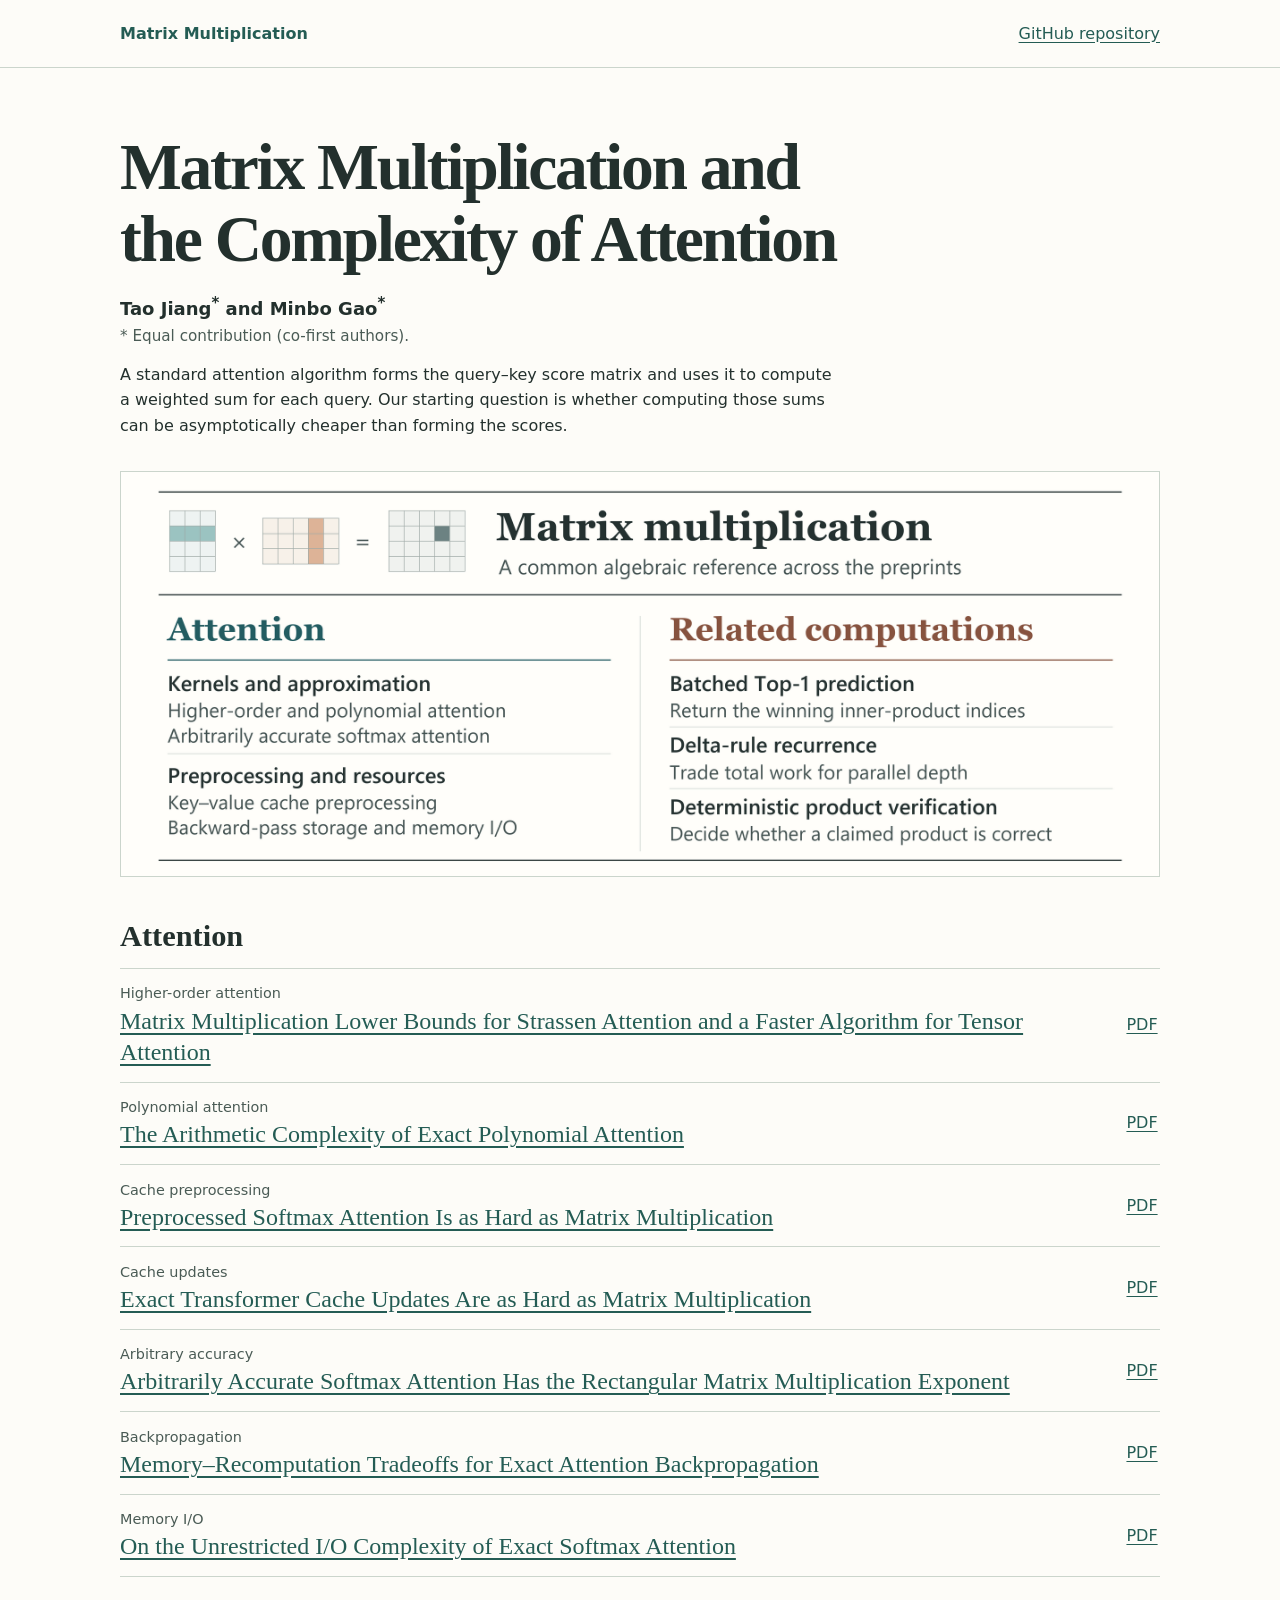
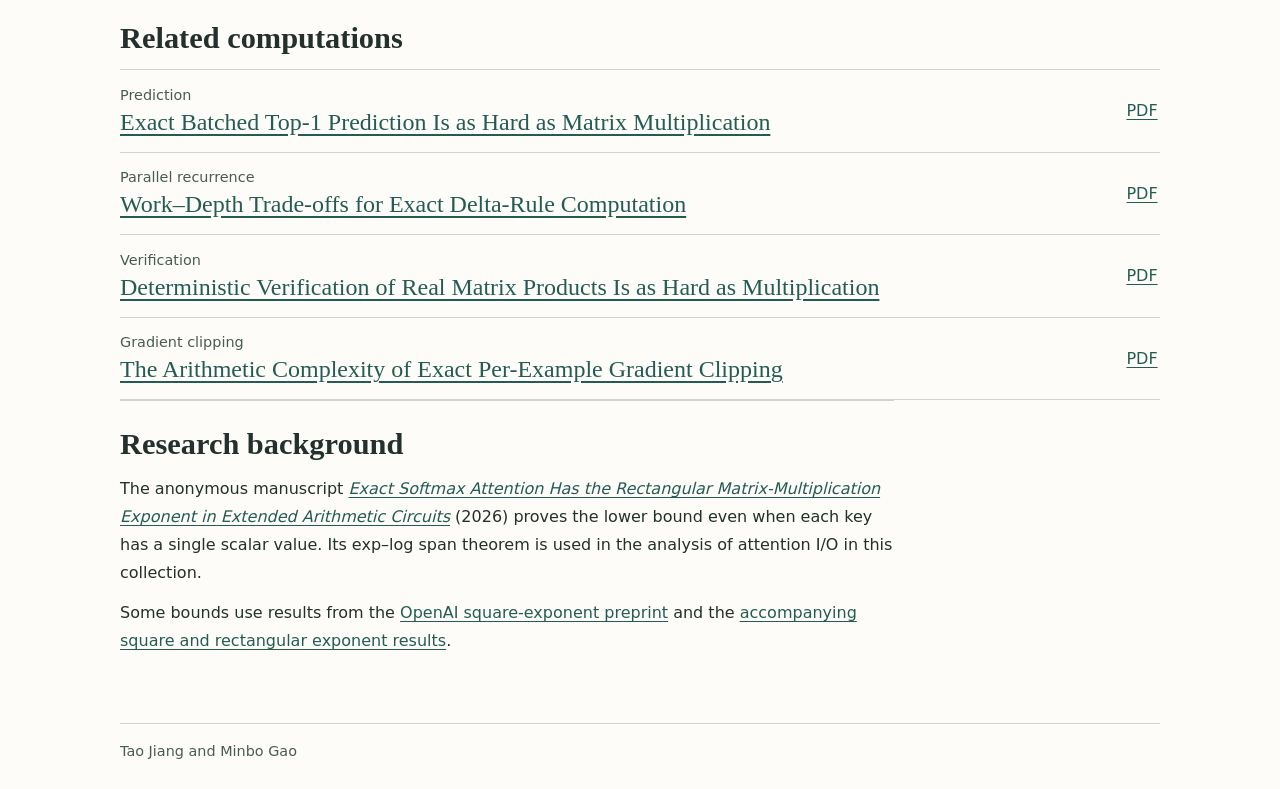
==== index.html @ 097eb540 "Publish cache updates and gradient clipping preprints" ====
<!doctype html>
<html lang="en">
<head>
  <meta charset="utf-8">
  <meta name="viewport" content="width=device-width, initial-scale=1">
  <meta name="color-scheme" content="light dark">
  <title>Matrix Multiplication and the Complexity of Attention</title>
  <link rel="canonical" href="https://jiangxioabai.github.io/matrix-multiplication-complexity/">
  <link rel="stylesheet" href="assets/pages.css">
  <meta name="description" content="Research on matrix multiplication and the complexity of attention, batched prediction, recurrence, and product verification.">
</head>
<body>
  <a class="skip" href="#main">Skip to content</a>
  <header class="masthead">
    <nav class="shell nav" aria-label="Site navigation">
      <a class="brand" href="./">Matrix Multiplication</a>
      <a href="https://github.com/jiangxioabai/matrix-multiplication-complexity">GitHub repository</a>
    </nav>
  </header>
  <main id="main" class="shell home">
    <header class="intro">
      <h1>Matrix Multiplication and the Complexity of Attention</h1>
      <p class="authors">Tao Jiang<sup>*</sup> and Minbo Gao<sup>*</sup></p>
      <p class="credit">* Equal contribution (co-first authors).</p>
      <p class="site-description">A standard attention algorithm forms the query–key score matrix and uses it to compute a weighted sum for each query. Our starting question is whether computing those sums can be asymptotically cheaper than forming the scores.</p>
    </header>
    <figure class="map">
      <img src="assets/research-map.png" width="2320" height="904"
           alt="Research map connecting attention kernels, approximation, and resources with batched Top-1 prediction, delta-rule recurrence, and matrix product verification through matrix multiplication.">
    </figure>
    <section class="collection" aria-labelledby="attention">
      <h2 id="attention">Attention</h2>
      <ul class="paper-list">
        <li>
          <div>
            <p class="paper-label">Higher-order attention</p>
            <a class="paper-title" href="preprints/strassen-and-tensor-attention/">Matrix Multiplication Lower Bounds for Strassen Attention and a Faster Algorithm for Tensor Attention</a>
          </div>
          <a class="pdf-link" href="preprints/strassen-and-tensor-attention/paper.pdf" aria-label="PDF for Matrix Multiplication Lower Bounds for Strassen Attention and a Faster Algorithm for Tensor Attention">PDF</a>
        </li>
        <li>
          <div>
            <p class="paper-label">Polynomial attention</p>
            <a class="paper-title" href="preprints/exact-polynomial-attention/">The Arithmetic Complexity of Exact Polynomial Attention</a>
          </div>
          <a class="pdf-link" href="preprints/exact-polynomial-attention/paper.pdf" aria-label="PDF for The Arithmetic Complexity of Exact Polynomial Attention">PDF</a>
        </li>
        <li>
          <div>
            <p class="paper-label">Cache preprocessing</p>
            <a class="paper-title" href="preprints/preprocessed-softmax-attention/">Preprocessed Softmax Attention Is as Hard as Matrix Multiplication</a>
          </div>
          <a class="pdf-link" href="preprints/preprocessed-softmax-attention/paper.pdf" aria-label="PDF for Preprocessed Softmax Attention Is as Hard as Matrix Multiplication">PDF</a>
        </li>
        <li>
          <div>
            <p class="paper-label">Cache updates</p>
            <a class="paper-title" href="preprints/exact-transformer-cache-updates/">Exact Transformer Cache Updates Are as Hard as Matrix Multiplication</a>
          </div>
          <a class="pdf-link" href="preprints/exact-transformer-cache-updates/paper.pdf" aria-label="PDF for Exact Transformer Cache Updates Are as Hard as Matrix Multiplication">PDF</a>
        </li>
        <li>
          <div>
            <p class="paper-label">Arbitrary accuracy</p>
            <a class="paper-title" href="preprints/arbitrarily-accurate-softmax-attention/">Arbitrarily Accurate Softmax Attention Has the Rectangular Matrix Multiplication Exponent</a>
          </div>
          <a class="pdf-link" href="preprints/arbitrarily-accurate-softmax-attention/paper.pdf" aria-label="PDF for Arbitrarily Accurate Softmax Attention Has the Rectangular Matrix Multiplication Exponent">PDF</a>
        </li>
        <li>
          <div>
            <p class="paper-label">Backpropagation</p>
            <a class="paper-title" href="preprints/memory-recomputation-attention/">Memory–Recomputation Tradeoffs for Exact Attention Backpropagation</a>
          </div>
          <a class="pdf-link" href="preprints/memory-recomputation-attention/paper.pdf" aria-label="PDF for Memory–Recomputation Tradeoffs for Exact Attention Backpropagation">PDF</a>
        </li>
        <li>
          <div>
            <p class="paper-label">Memory I/O</p>
            <a class="paper-title" href="preprints/unrestricted-attention-io/">On the Unrestricted I/O Complexity of Exact Softmax Attention</a>
          </div>
          <a class="pdf-link" href="preprints/unrestricted-attention-io/paper.pdf" aria-label="PDF for On the Unrestricted I/O Complexity of Exact Softmax Attention">PDF</a>
        </li>
      </ul>
    </section>
    <section class="collection" aria-labelledby="related-computations">
      <h2 id="related-computations">Related computations</h2>
      <ul class="paper-list">
        <li>
          <div>
            <p class="paper-label">Prediction</p>
            <a class="paper-title" href="preprints/exact-batched-top1/">Exact Batched Top-1 Prediction Is as Hard as Matrix Multiplication</a>
          </div>
          <a class="pdf-link" href="preprints/exact-batched-top1/paper.pdf" aria-label="PDF for Exact Batched Top-1 Prediction Is as Hard as Matrix Multiplication">PDF</a>
        </li>
        <li>
          <div>
            <p class="paper-label">Parallel recurrence</p>
            <a class="paper-title" href="preprints/delta-rule-work-depth/">Work–Depth Trade-offs for Exact Delta-Rule Computation</a>
          </div>
          <a class="pdf-link" href="preprints/delta-rule-work-depth/paper.pdf" aria-label="PDF for Work–Depth Trade-offs for Exact Delta-Rule Computation">PDF</a>
        </li>
        <li>
          <div>
            <p class="paper-label">Verification</p>
            <a class="paper-title" href="preprints/deterministic-matrix-product-verification/">Deterministic Verification of Real Matrix Products Is as Hard as Multiplication</a>
          </div>
          <a class="pdf-link" href="preprints/deterministic-matrix-product-verification/paper.pdf" aria-label="PDF for Deterministic Verification of Real Matrix Products Is as Hard as Multiplication">PDF</a>
        </li>
        <li>
          <div>
            <p class="paper-label">Gradient clipping</p>
            <a class="paper-title" href="preprints/exact-per-example-gradient-clipping/">The Arithmetic Complexity of Exact Per-Example Gradient Clipping</a>
          </div>
          <a class="pdf-link" href="preprints/exact-per-example-gradient-clipping/paper.pdf" aria-label="PDF for The Arithmetic Complexity of Exact Per-Example Gradient Clipping">PDF</a>
        </li>
      </ul>
    </section>
    <section class="reading" aria-labelledby="research-background">
      <h2 id="research-background">Research background</h2>
      <p>The anonymous manuscript <cite><a href="https://openreview.net/forum?id=uZLZCV3OA6">Exact Softmax Attention Has the Rectangular Matrix-Multiplication Exponent in Extended Arithmetic Circuits</a></cite> (2026) proves the lower bound even when each key has a single scalar value. Its exp–log span theorem is used in the analysis of attention I/O in this collection.</p>
      <p>Some bounds use results from the <a href="https://github.com/openai/math/blob/main/preprints/The-matrix-multiplication-exponent-is-nine-fourths-November-24-2026/README.md">OpenAI square-exponent preprint</a> and the <a href="https://github.com/openai/math/blob/main/lean/docs/107.md">accompanying square and rectangular exponent results</a>.</p>
    </section>
  </main>
  <footer class="shell footer">Tao Jiang and Minbo Gao</footer>
</body>
</html>
---- assets/pages.css ----
:root {
  color-scheme: light dark;
  --paper: #fdfcf8;
  --text: #23302d;
  --muted: #4a5b55;
  --accent: #245c54;
  --rule: #cbd5cc;
  --panel: #f1f3ed;
  --button-text: #fffefa;
  font: 100%/1.6 system-ui, sans-serif;
}

@media (prefers-color-scheme: dark) {
  :root {
    --paper: #171e1b;
    --text: #edf0e9;
    --muted: #b4c3b9;
    --accent: #9ad0bc;
    --rule: #3c5046;
    --panel: #212d27;
    --button-text: #172921;
  }
}

*, *::before, *::after { box-sizing: border-box; }
body { margin: 0; color: var(--text); background: var(--paper); }
a { color: var(--accent); text-underline-offset: 0.18em; }
a:hover { text-decoration-thickness: 0.12em; }
a:focus-visible { outline: 2px solid var(--accent); outline-offset: 4px; }
img { max-width: 100%; height: auto; display: block; }
h1, h2, p, figure { margin: 0; }
h1, h2, .paper-title { font-family: Georgia, serif; }
h1 {
  max-width: 23ch;
  font-size: clamp(2.2rem, 5.7vw, 4.1rem);
  line-height: 1.09;
  letter-spacing: -0.035em;
  text-wrap: balance;
}
h2 { font-size: clamp(1.45rem, 3vw, 1.9rem); line-height: 1.25; }
.shell { width: min(100% - 2.5rem, 65rem); margin-inline: auto; }
.masthead { border-bottom: 1px solid var(--rule); }
.nav {
  min-height: 4.2rem;
  display: flex;
  flex-wrap: wrap;
  align-items: center;
  justify-content: space-between;
  gap: 0.5rem 1rem;
  padding-block: 0.6rem;
}
.brand { font-weight: 650; text-decoration: none; }
.skip {
  position: absolute;
  top: 0.5rem;
  left: 0.5rem;
  padding: 0.5rem 0.8rem;
  background: var(--paper);
  transform: translateY(-180%);
}
.skip:focus { z-index: 1; transform: none; }
.intro, .paper-heading { padding-block: clamp(2rem, 5vw, 4rem) 2rem; }
.authors { margin-top: 1rem; font-size: 1.125rem; font-weight: 650; }
.credit, .kicker, .paper-label, .footer { color: var(--muted); }
.credit { font-size: 0.95rem; }
.publication-date { margin-top: 0.4rem; color: var(--muted); font-size: 0.9rem; }
.site-description { max-width: 70ch; margin-top: 0.85rem; }
.kicker, .paper-label { font-size: 0.9rem; }
.kicker { margin-bottom: 0.6rem; }
.map { margin: 0 0 2.5rem; }
.map img { border: 1px solid var(--rule); }
.collection + .collection { margin-top: 2.6rem; }
.paper-list { list-style: none; padding: 0; margin: 0.8rem 0 0; }
.paper-list li {
  display: grid;
  grid-template-columns: minmax(0, 1fr) auto;
  gap: 0.9rem;
  align-items: center;
  border-top: 1px solid var(--rule);
  padding: 0.85rem 0;
}
.paper-list li:last-child { border-bottom: 1px solid var(--rule); }
.paper-title { font-size: clamp(1.18rem, 2.8vw, 1.5rem); line-height: 1.3; }
.pdf-link { padding: 0.35rem 0.15rem; }
.paper-heading h1 { max-width: 30ch; font-size: clamp(2rem, 5.2vw, 3.75rem); }
.paper-links { display: flex; flex-wrap: wrap; align-items: center; gap: 0.7rem 1.2rem; margin-top: 1.25rem; }
.action {
  padding: 0.55rem 1rem;
  color: var(--button-text);
  background: var(--accent);
  font-weight: 650;
  text-decoration: none;
}
.action:hover { text-decoration: underline; }
.reading { max-width: 76ch; border-top: 1px solid var(--rule); padding: 1.5rem 0; }
.reading p { margin-top: 0.75rem; line-height: 1.75; }
math { font-size: 1.02em; }
.paper-figure img { width: min(100%, 35rem); border: 1px solid var(--rule); }
.paper-figure figcaption { max-width: 67ch; margin-top: 0.7rem; color: var(--muted); font-size: 0.95rem; }
.citation pre {
  padding: 1rem;
  border: 1px solid var(--rule);
  background: var(--panel);
  overflow: auto;
  white-space: pre-wrap;
  overflow-wrap: anywhere;
}
.footer { border-top: 1px solid var(--rule); margin-top: 2.75rem; padding: 1rem 0 1.6rem; font-size: 0.9rem; }

@media (max-width: 31rem) {
  .shell { width: calc(100% - 2rem); }
  .nav { font-size: 0.94rem; }
  .map { margin-bottom: 1.75rem; }
}
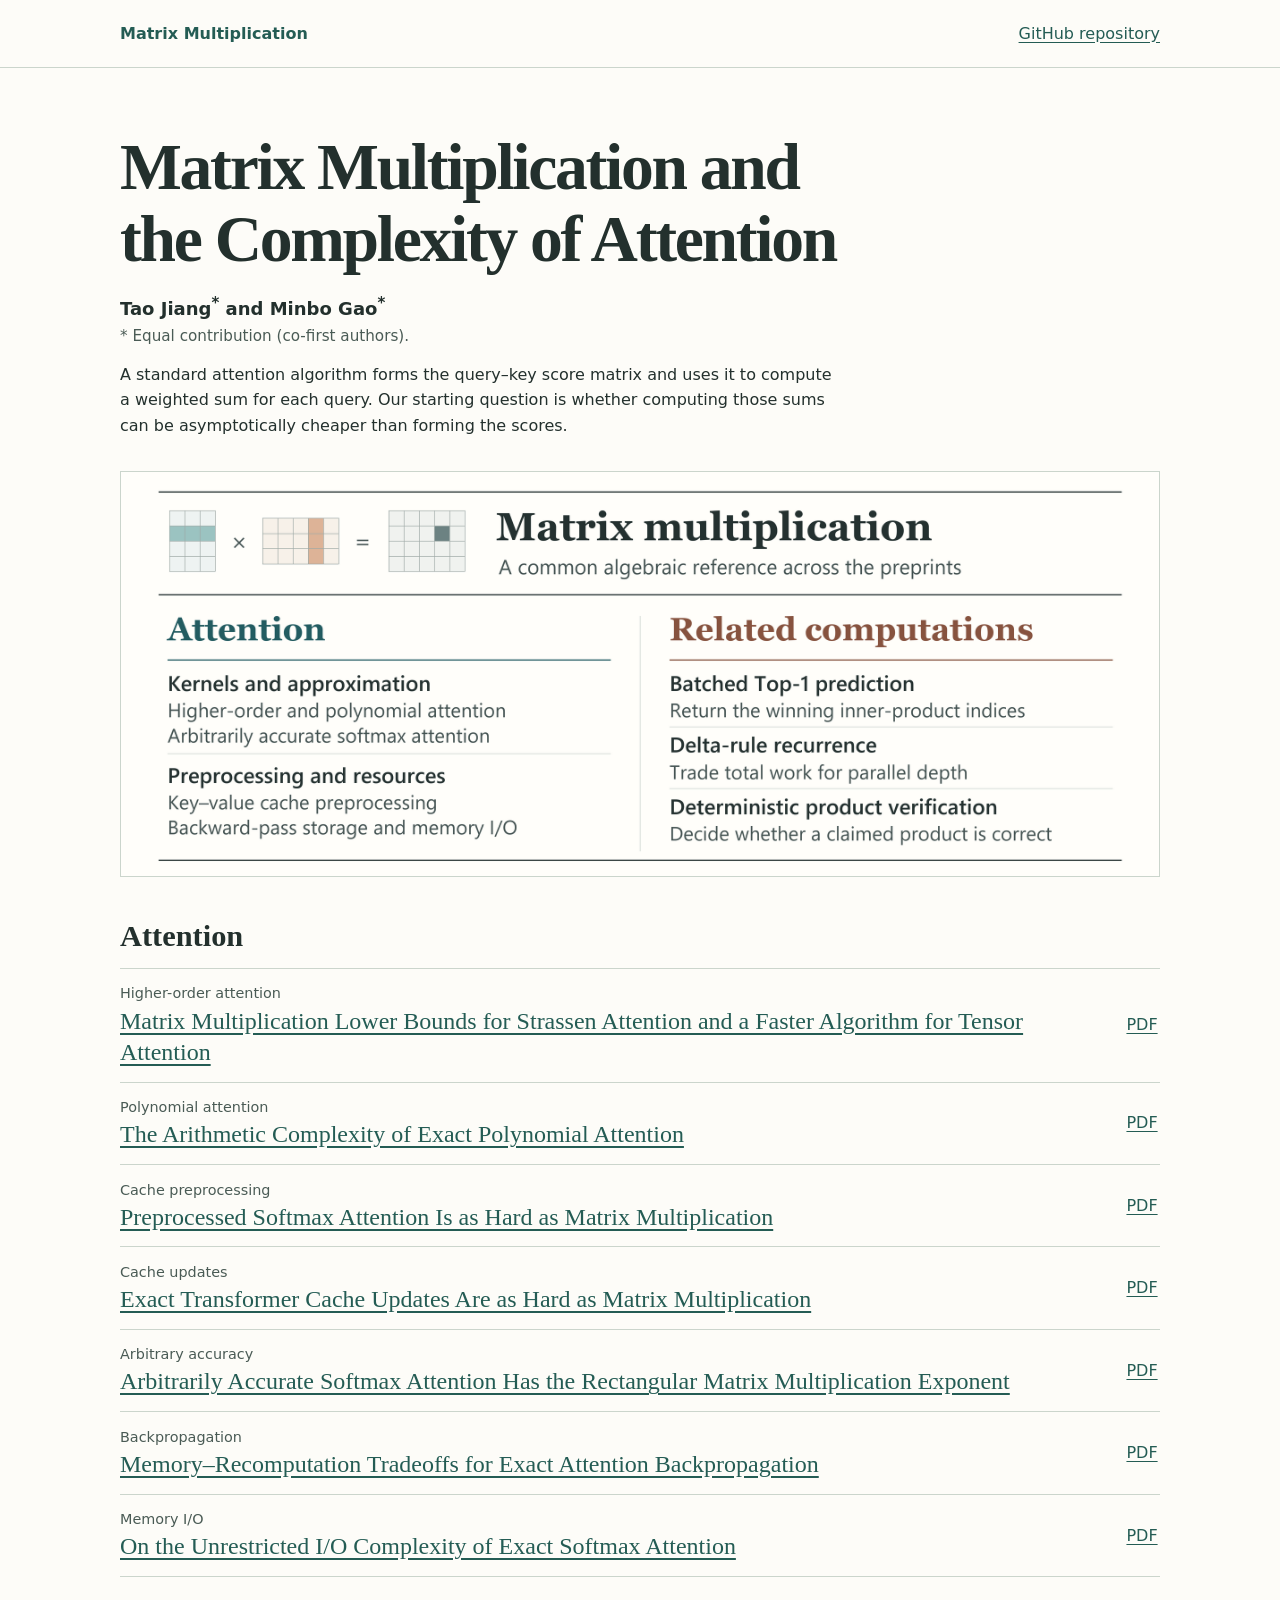
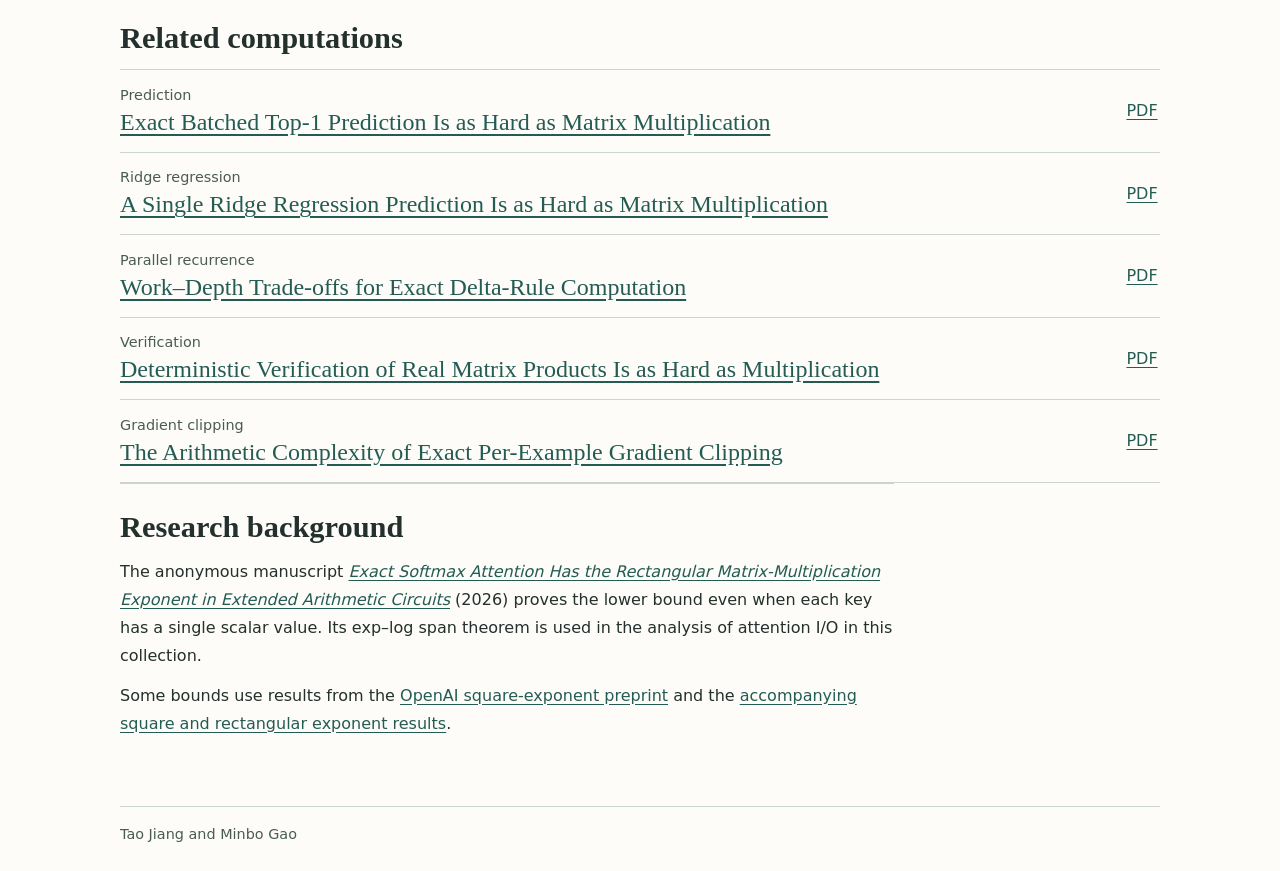
==== commit 6cff3b84: "Publish the exact ridge prediction preprint" ====
--- a/index.html
+++ b/index.html
@@ -94,6 +94,13 @@
         </li>
         <li>
           <div>
+            <p class="paper-label">Ridge regression</p>
+            <a class="paper-title" href="preprints/exact-ridge-prediction/">A Single Ridge Regression Prediction Is as Hard as Matrix Multiplication</a>
+          </div>
+          <a class="pdf-link" href="preprints/exact-ridge-prediction/paper.pdf" aria-label="PDF for A Single Ridge Regression Prediction Is as Hard as Matrix Multiplication">PDF</a>
+        </li>
+        <li>
+          <div>
             <p class="paper-label">Parallel recurrence</p>
             <a class="paper-title" href="preprints/delta-rule-work-depth/">Work–Depth Trade-offs for Exact Delta-Rule Computation</a>
           </div>
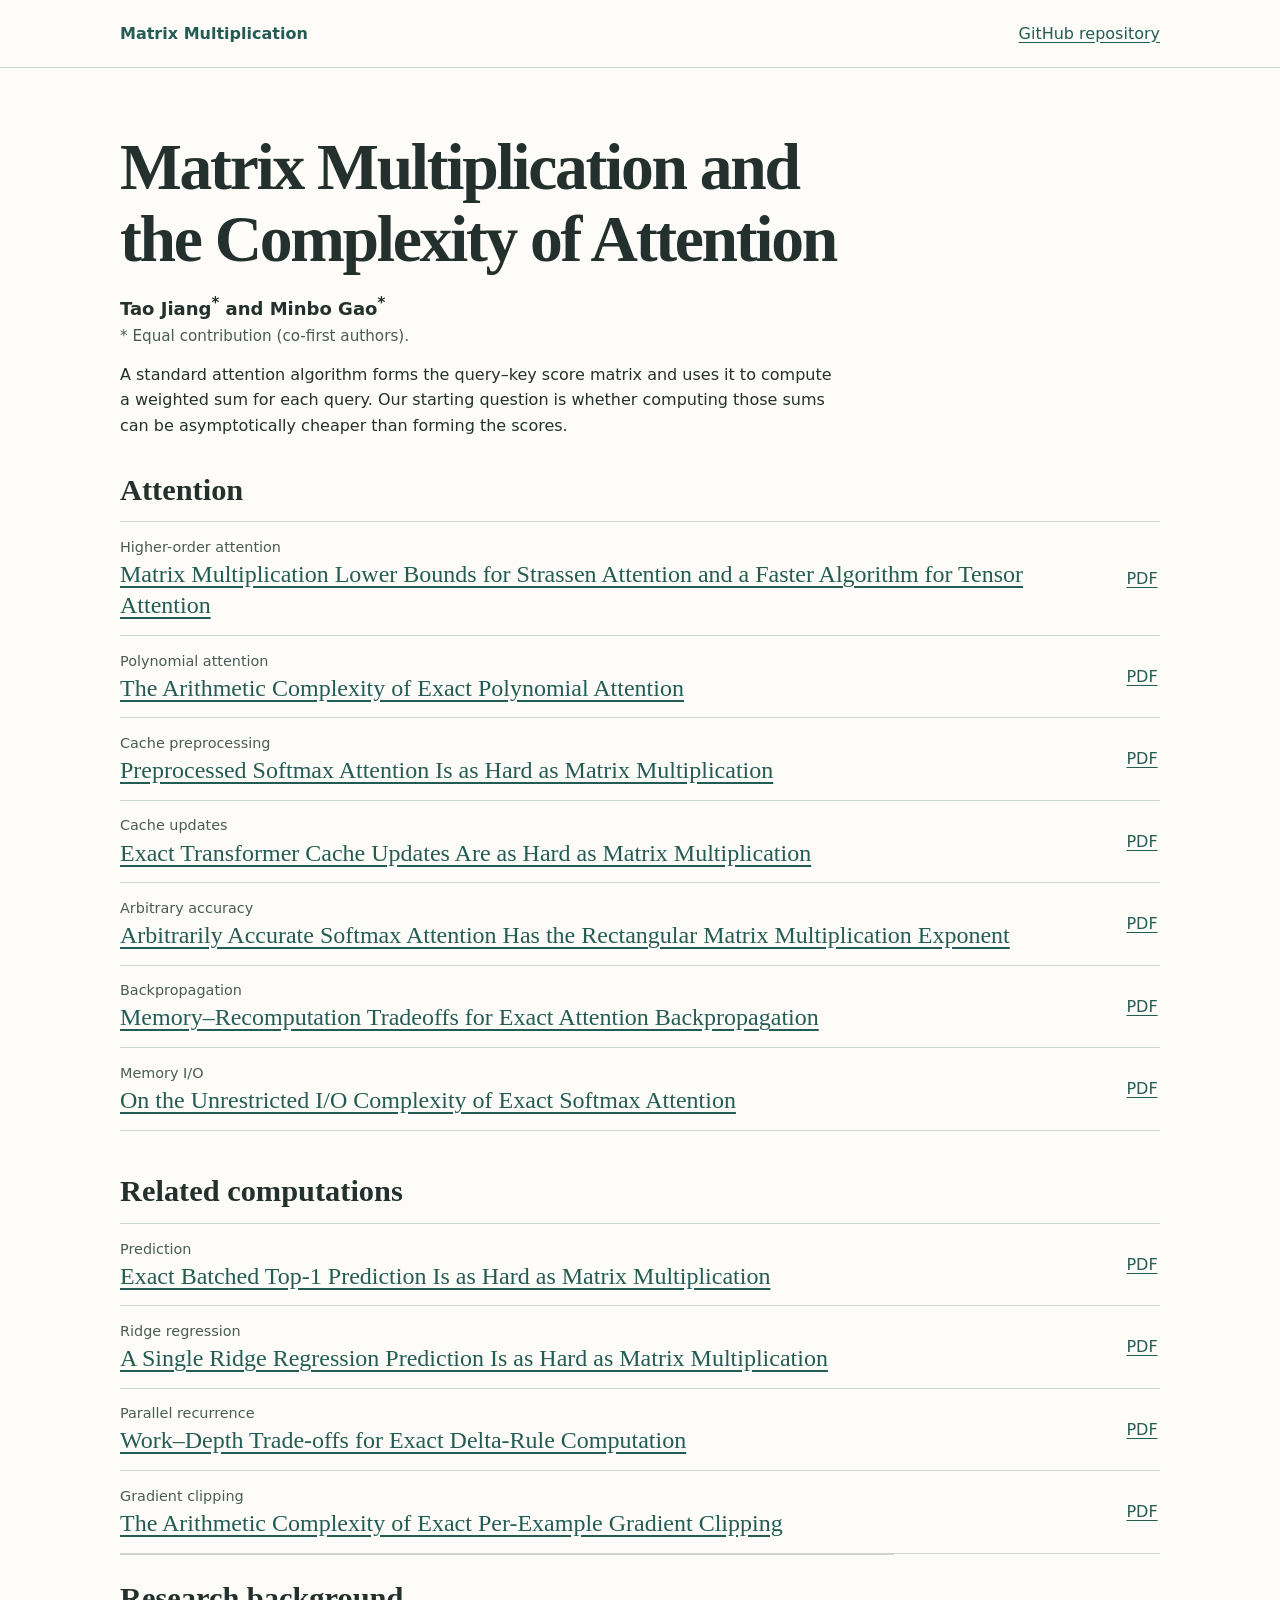
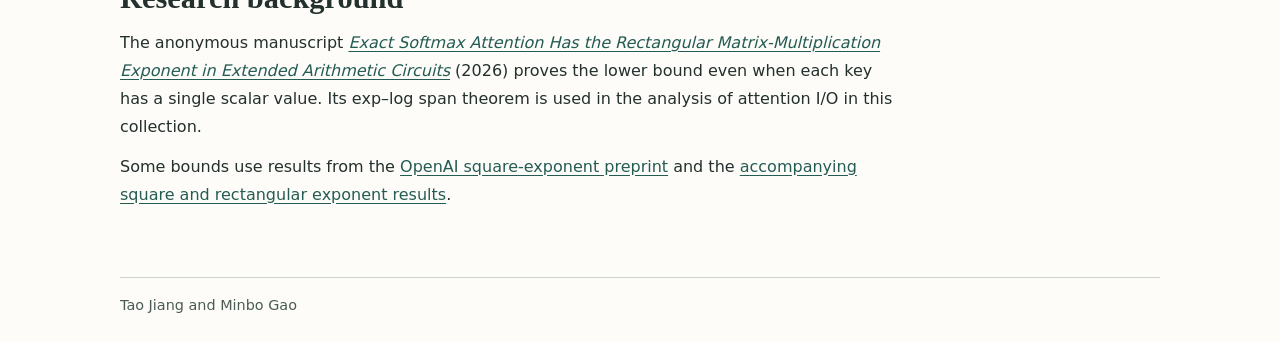
==== commit fec59b90: "Withdraw the Q18 verification preprint" ====
--- a/index.html
+++ b/index.html
@@ -7,7 +7,7 @@
   <title>Matrix Multiplication and the Complexity of Attention</title>
   <link rel="canonical" href="https://jiangxioabai.github.io/matrix-multiplication-complexity/">
   <link rel="stylesheet" href="assets/pages.css">
-  <meta name="description" content="Research on matrix multiplication and the complexity of attention, batched prediction, recurrence, and product verification.">
+  <meta name="description" content="Research on matrix multiplication and the complexity of attention, batched prediction, and recurrence.">
 </head>
 <body>
   <a class="skip" href="#main">Skip to content</a>
@@ -24,10 +24,6 @@
       <p class="credit">* Equal contribution (co-first authors).</p>
       <p class="site-description">A standard attention algorithm forms the query–key score matrix and uses it to compute a weighted sum for each query. Our starting question is whether computing those sums can be asymptotically cheaper than forming the scores.</p>
     </header>
-    <figure class="map">
-      <img src="assets/research-map.png" width="2320" height="904"
-           alt="Research map connecting attention kernels, approximation, and resources with batched Top-1 prediction, delta-rule recurrence, and matrix product verification through matrix multiplication.">
-    </figure>
     <section class="collection" aria-labelledby="attention">
       <h2 id="attention">Attention</h2>
       <ul class="paper-list">
@@ -108,13 +104,6 @@
         </li>
         <li>
           <div>
-            <p class="paper-label">Verification</p>
-            <a class="paper-title" href="preprints/deterministic-matrix-product-verification/">Deterministic Verification of Real Matrix Products Is as Hard as Multiplication</a>
-          </div>
-          <a class="pdf-link" href="preprints/deterministic-matrix-product-verification/paper.pdf" aria-label="PDF for Deterministic Verification of Real Matrix Products Is as Hard as Multiplication">PDF</a>
-        </li>
-        <li>
-          <div>
             <p class="paper-label">Gradient clipping</p>
             <a class="paper-title" href="preprints/exact-per-example-gradient-clipping/">The Arithmetic Complexity of Exact Per-Example Gradient Clipping</a>
           </div>
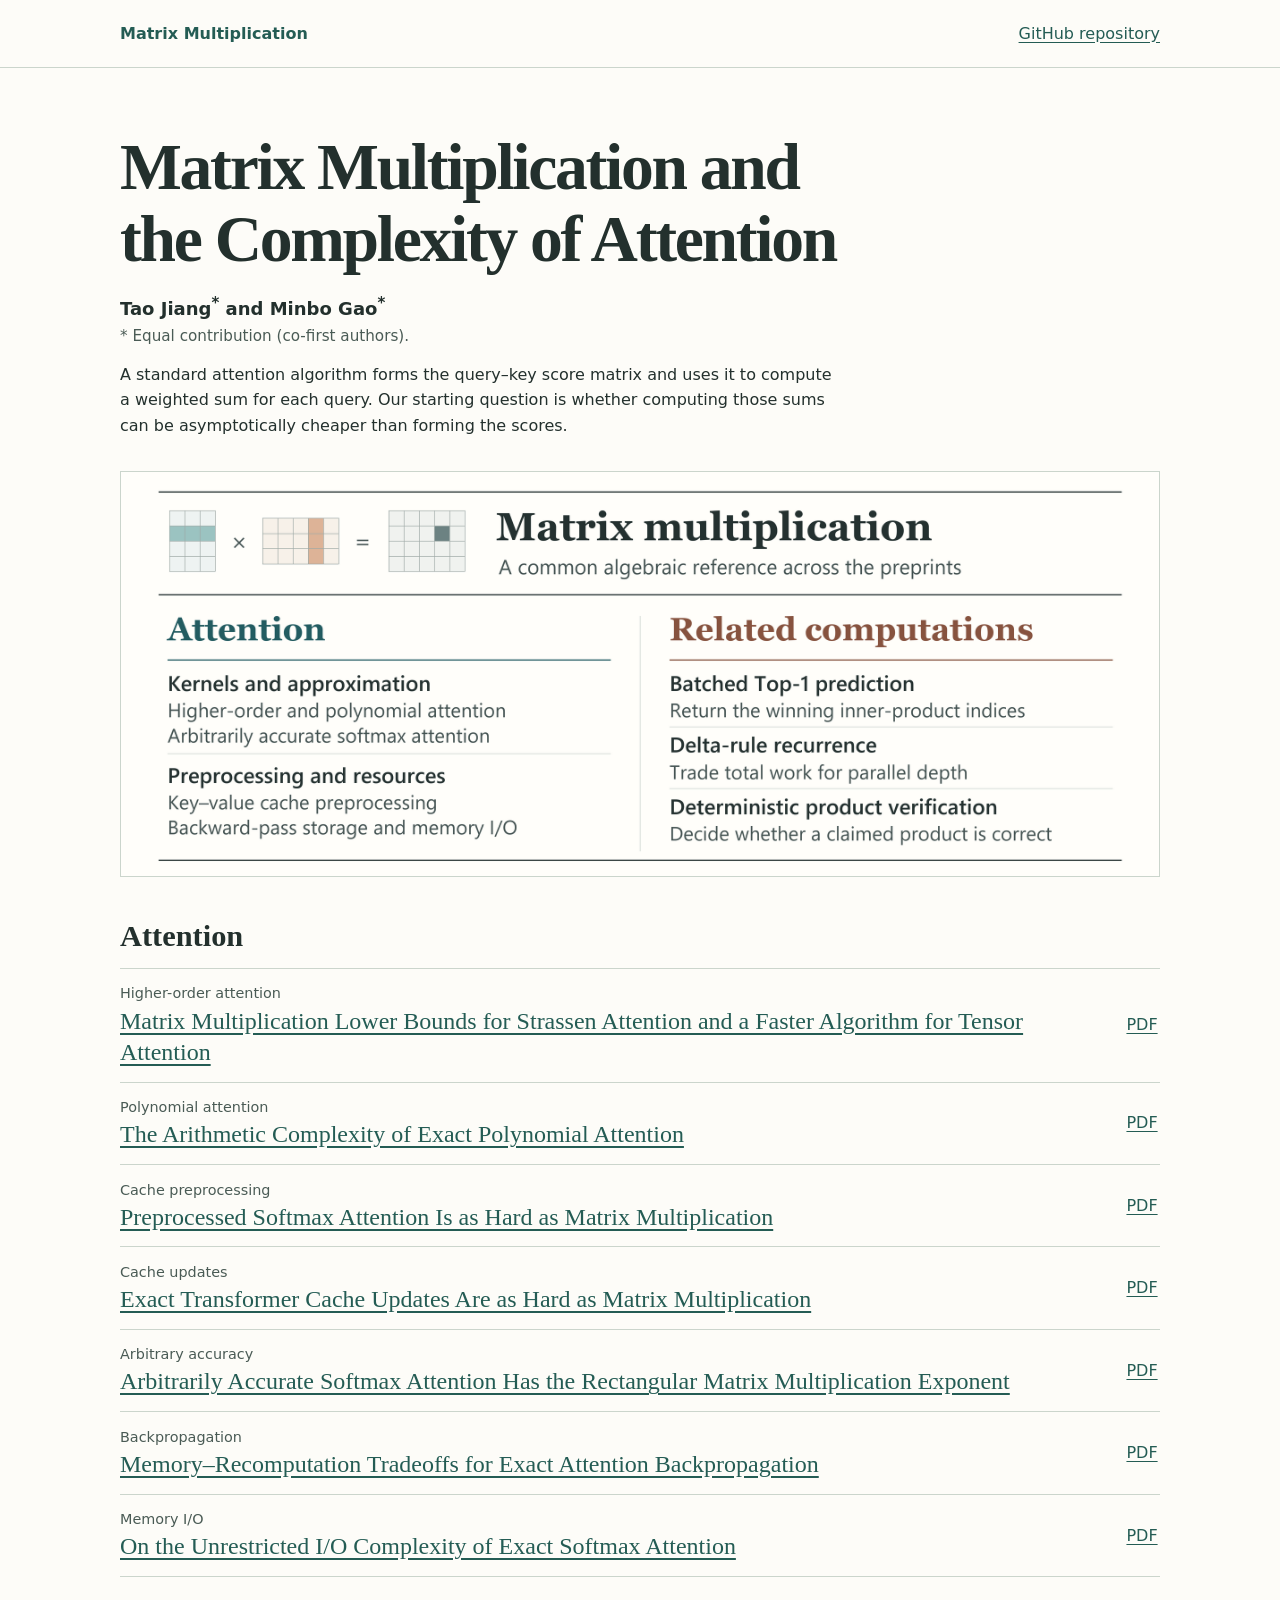
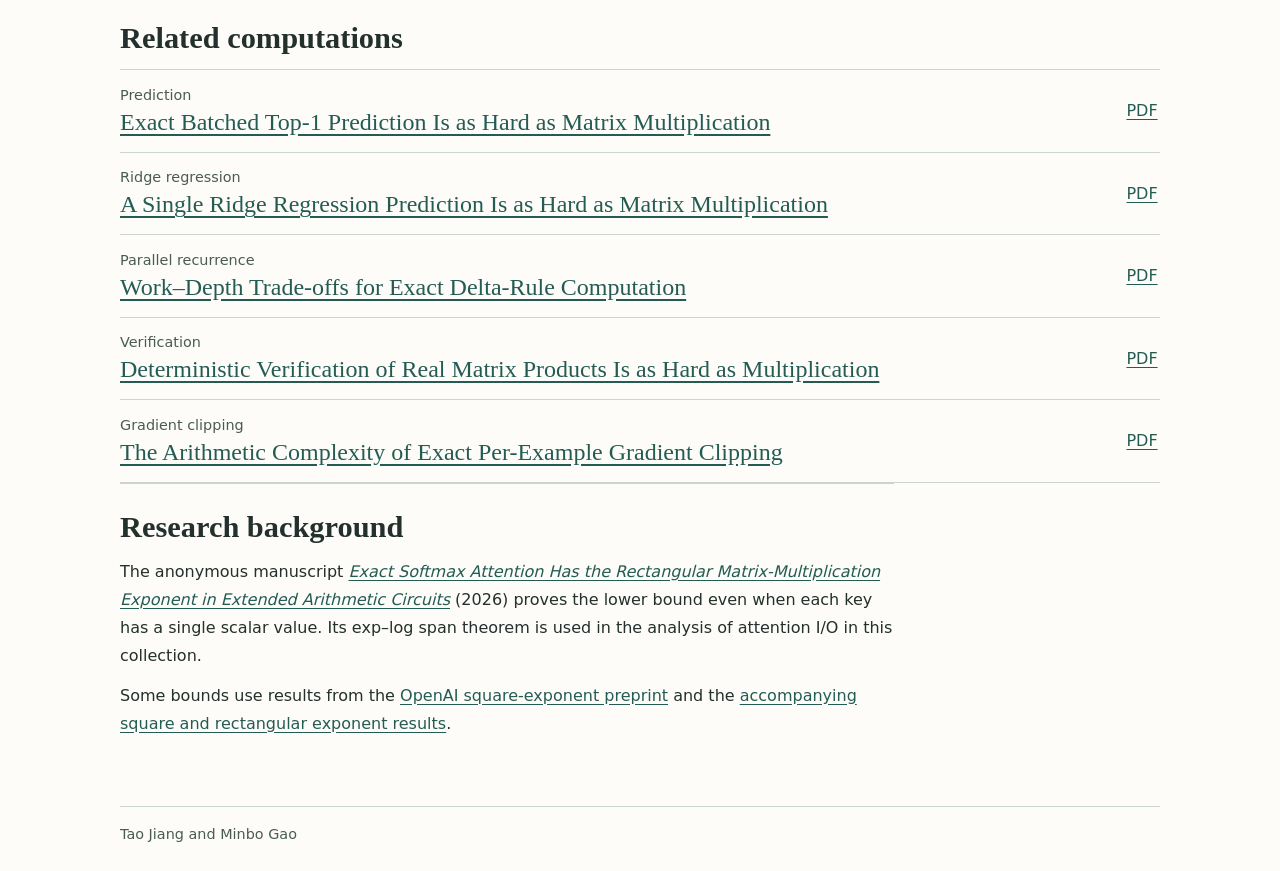
==== commit 4b66c609: "Revert "Withdraw the Q18 verification preprint" This reverts commit fec59b90f6b51ac4d02618d8698ae5f0" ====
--- a/index.html
+++ b/index.html
@@ -7,7 +7,7 @@
   <title>Matrix Multiplication and the Complexity of Attention</title>
   <link rel="canonical" href="https://jiangxioabai.github.io/matrix-multiplication-complexity/">
   <link rel="stylesheet" href="assets/pages.css">
-  <meta name="description" content="Research on matrix multiplication and the complexity of attention, batched prediction, and recurrence.">
+  <meta name="description" content="Research on matrix multiplication and the complexity of attention, batched prediction, recurrence, and product verification.">
 </head>
 <body>
   <a class="skip" href="#main">Skip to content</a>
@@ -24,6 +24,10 @@
       <p class="credit">* Equal contribution (co-first authors).</p>
       <p class="site-description">A standard attention algorithm forms the query–key score matrix and uses it to compute a weighted sum for each query. Our starting question is whether computing those sums can be asymptotically cheaper than forming the scores.</p>
     </header>
+    <figure class="map">
+      <img src="assets/research-map.png" width="2320" height="904"
+           alt="Research map connecting attention kernels, approximation, and resources with batched Top-1 prediction, delta-rule recurrence, and matrix product verification through matrix multiplication.">
+    </figure>
     <section class="collection" aria-labelledby="attention">
       <h2 id="attention">Attention</h2>
       <ul class="paper-list">
@@ -104,6 +108,13 @@
         </li>
         <li>
           <div>
+            <p class="paper-label">Verification</p>
+            <a class="paper-title" href="preprints/deterministic-matrix-product-verification/">Deterministic Verification of Real Matrix Products Is as Hard as Multiplication</a>
+          </div>
+          <a class="pdf-link" href="preprints/deterministic-matrix-product-verification/paper.pdf" aria-label="PDF for Deterministic Verification of Real Matrix Products Is as Hard as Multiplication">PDF</a>
+        </li>
+        <li>
+          <div>
             <p class="paper-label">Gradient clipping</p>
             <a class="paper-title" href="preprints/exact-per-example-gradient-clipping/">The Arithmetic Complexity of Exact Per-Example Gradient Clipping</a>
           </div>
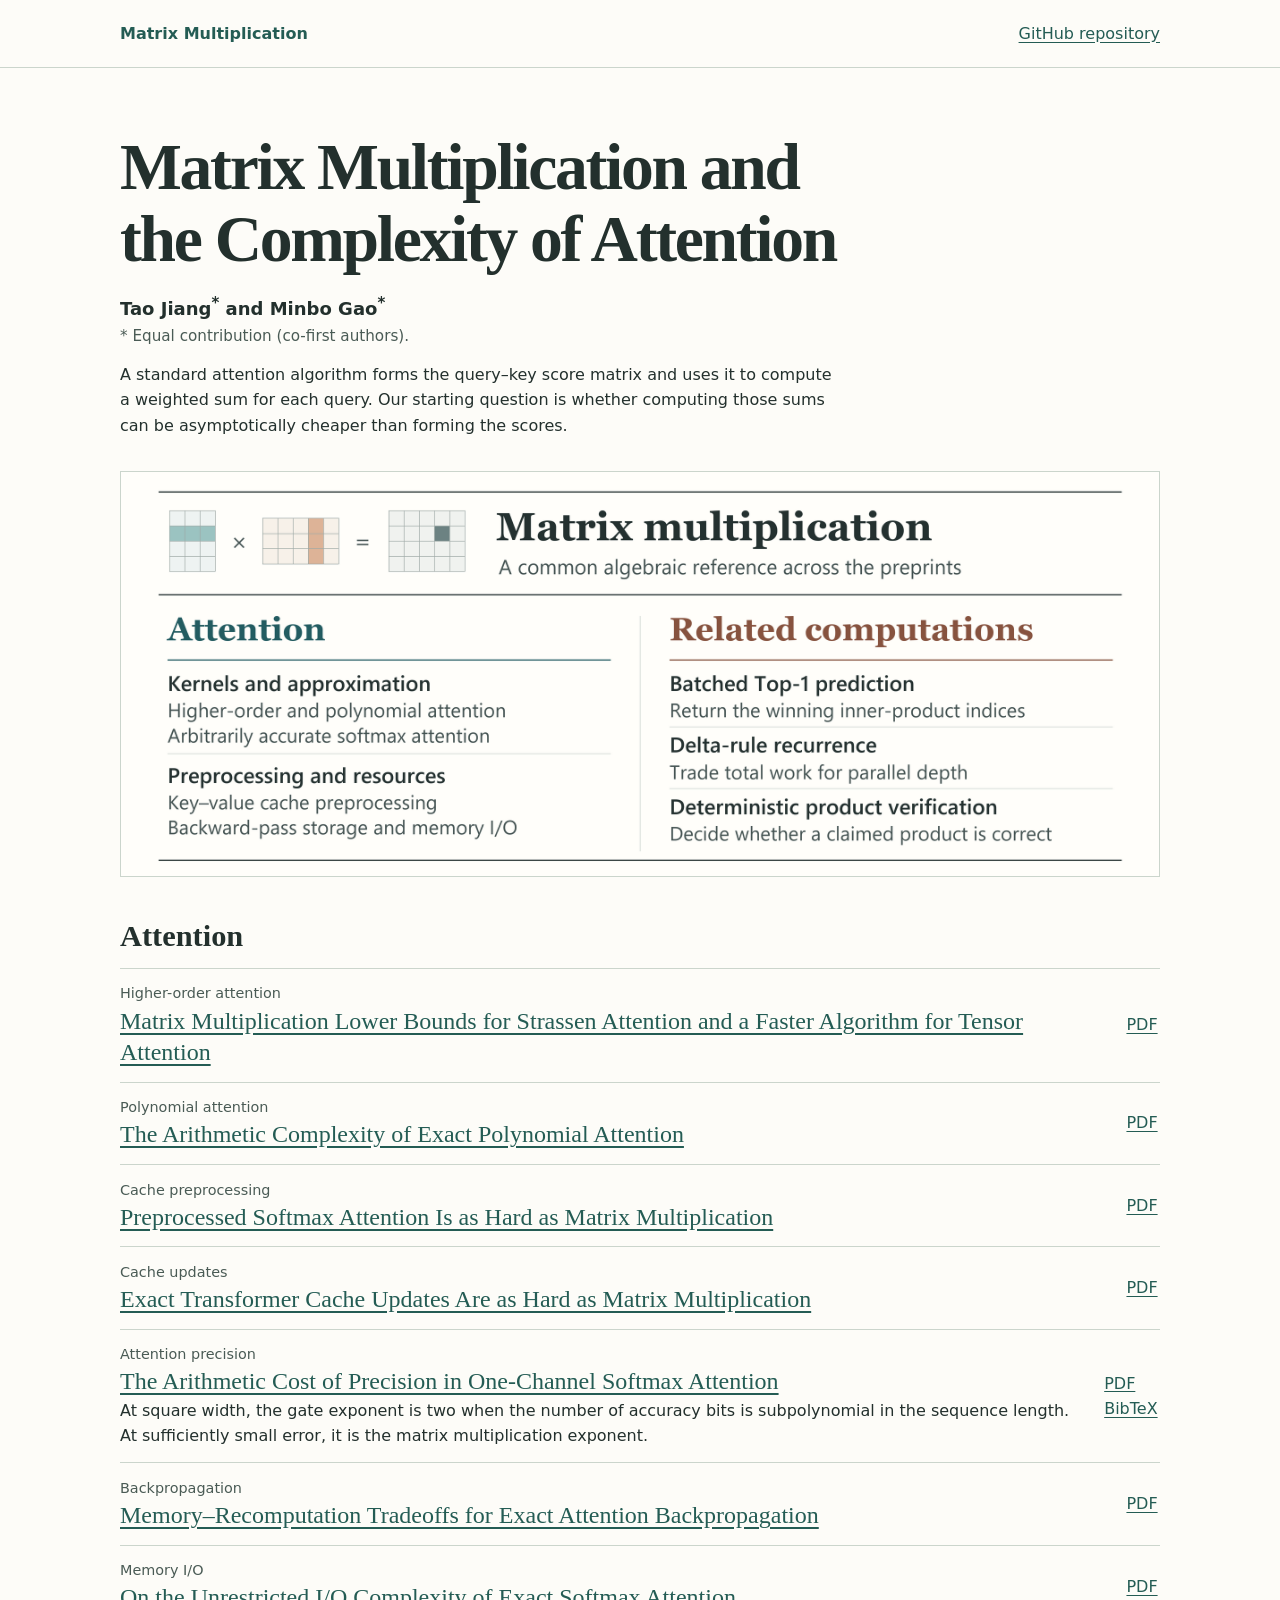
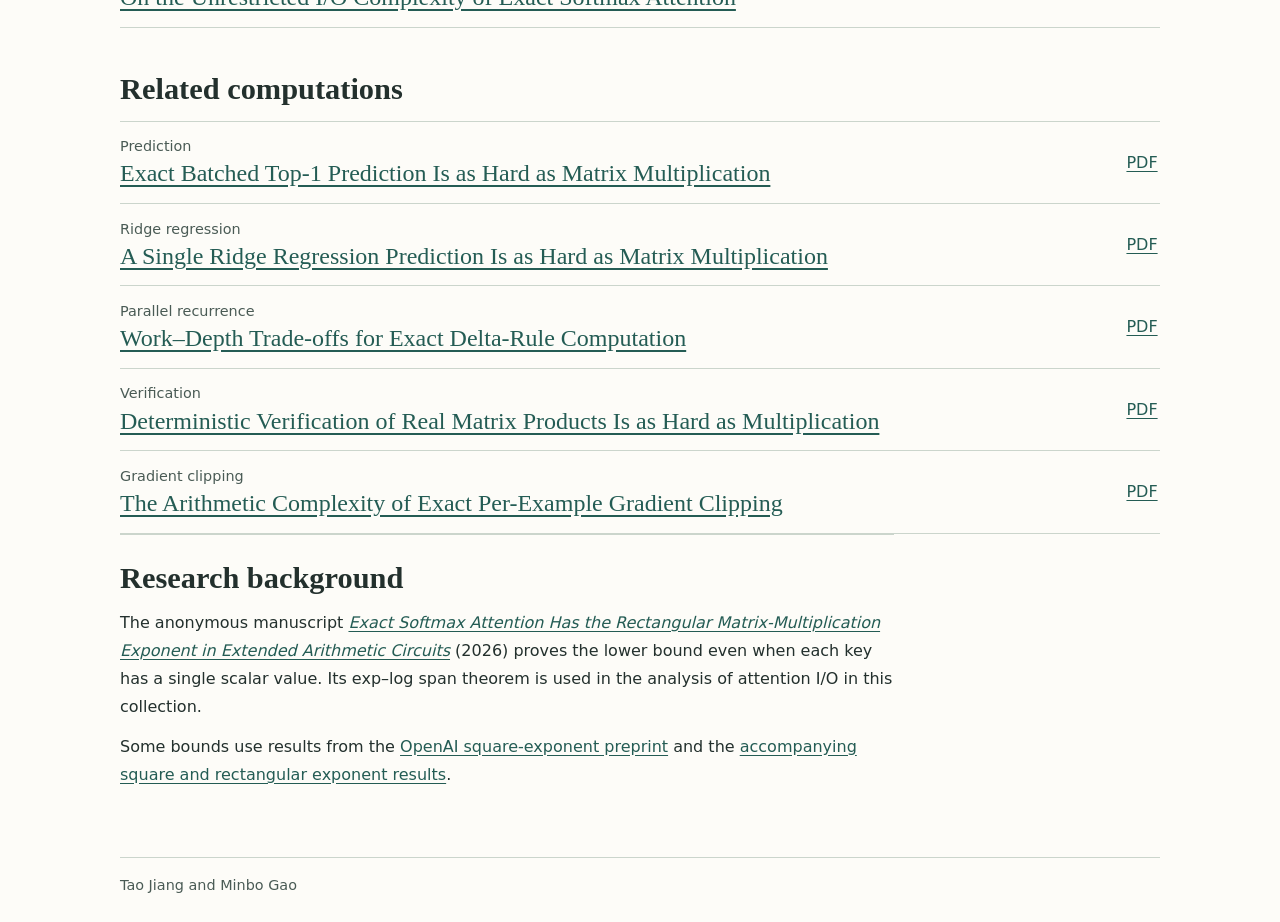
==== commit 63a8447c: "Publish revised Q5 softmax precision preprint" ====
--- a/index.html
+++ b/index.html
@@ -61,10 +61,14 @@
         </li>
         <li>
           <div>
-            <p class="paper-label">Arbitrary accuracy</p>
-            <a class="paper-title" href="preprints/arbitrarily-accurate-softmax-attention/">Arbitrarily Accurate Softmax Attention Has the Rectangular Matrix Multiplication Exponent</a>
+            <p class="paper-label">Attention precision</p>
+            <a class="paper-title" href="preprints/arbitrarily-accurate-softmax-attention/">The Arithmetic Cost of Precision in One-Channel Softmax Attention</a>
+            <p>At square width, the gate exponent is two when the number of accuracy bits is subpolynomial in the sequence length. At sufficiently small error, it is the matrix multiplication exponent.</p>
           </div>
-          <a class="pdf-link" href="preprints/arbitrarily-accurate-softmax-attention/paper.pdf" aria-label="PDF for Arbitrarily Accurate Softmax Attention Has the Rectangular Matrix Multiplication Exponent">PDF</a>
+          <div>
+            <a class="pdf-link" href="preprints/arbitrarily-accurate-softmax-attention/paper.pdf" aria-label="PDF for The Arithmetic Cost of Precision in One-Channel Softmax Attention">PDF</a><br>
+            <a class="pdf-link" href="preprints/arbitrarily-accurate-softmax-attention/#citation" aria-label="BibTeX for The Arithmetic Cost of Precision in One-Channel Softmax Attention">BibTeX</a>
+          </div>
         </li>
         <li>
           <div>
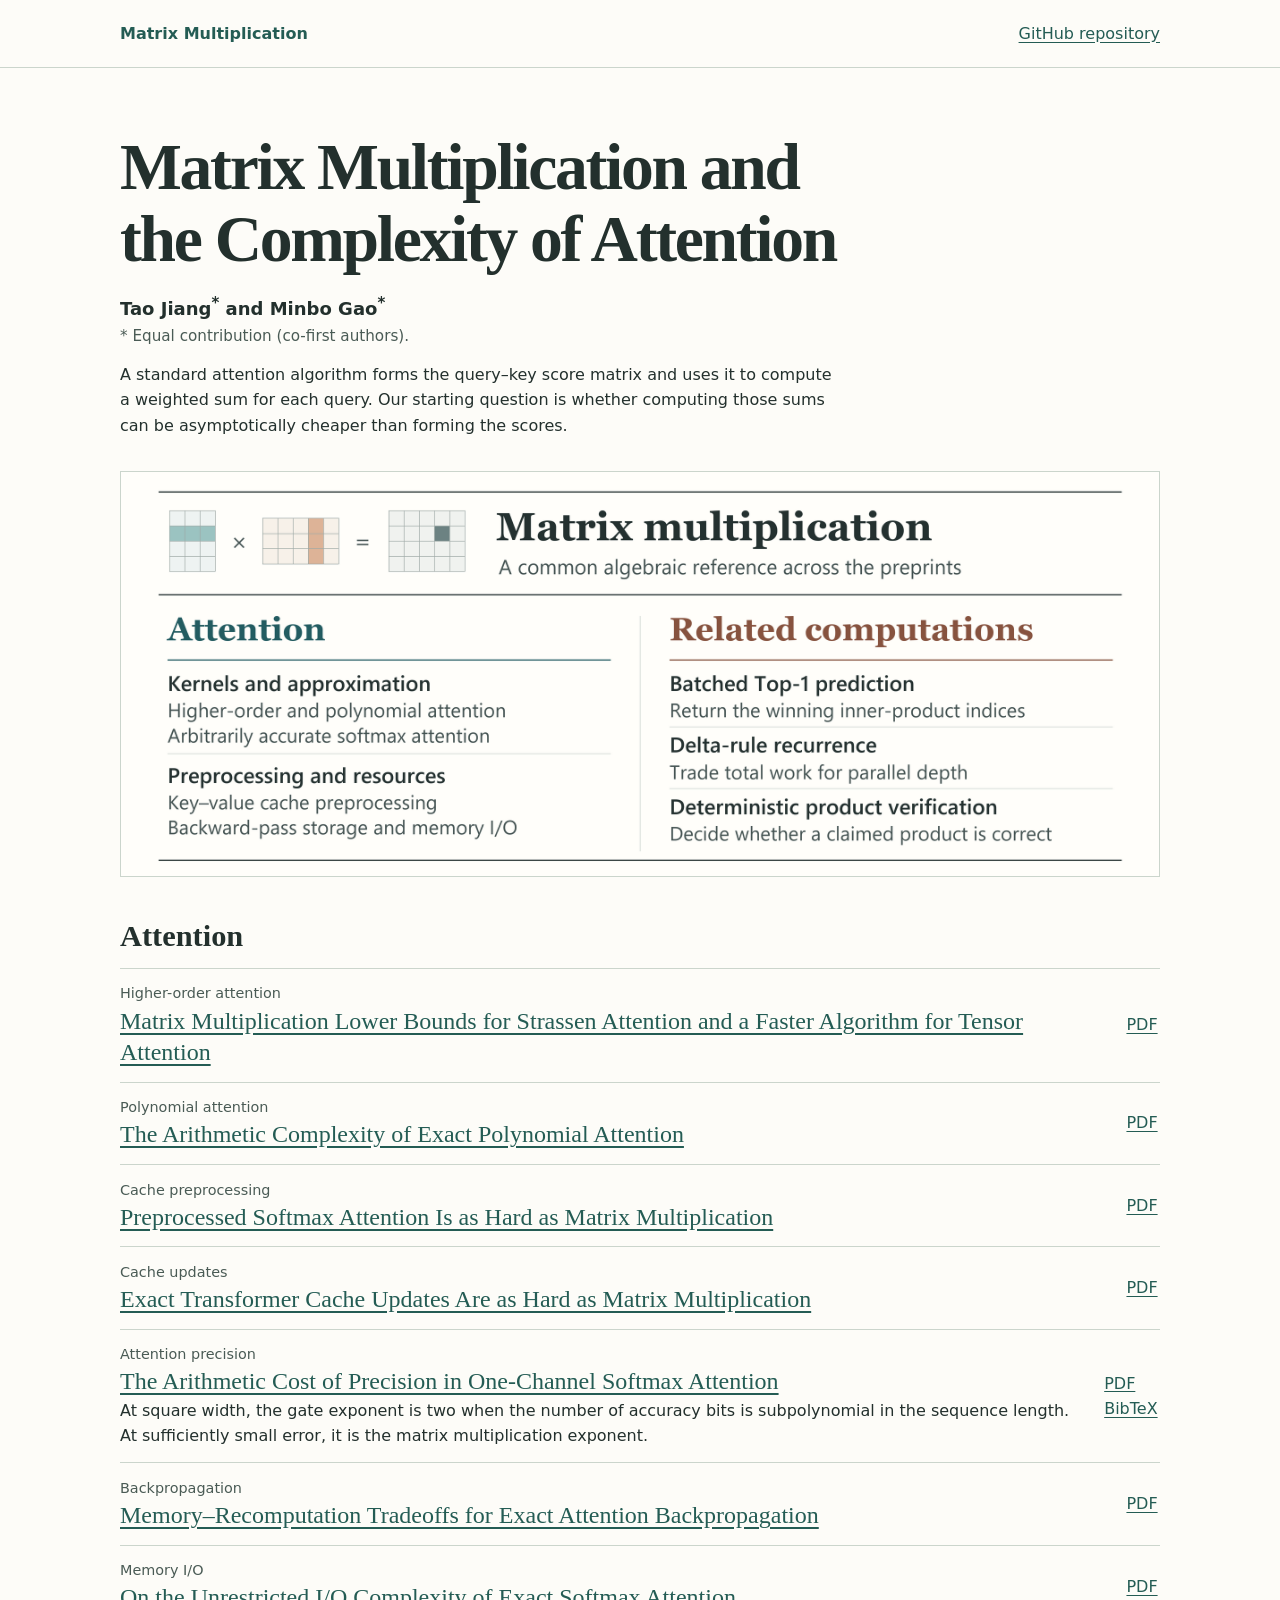
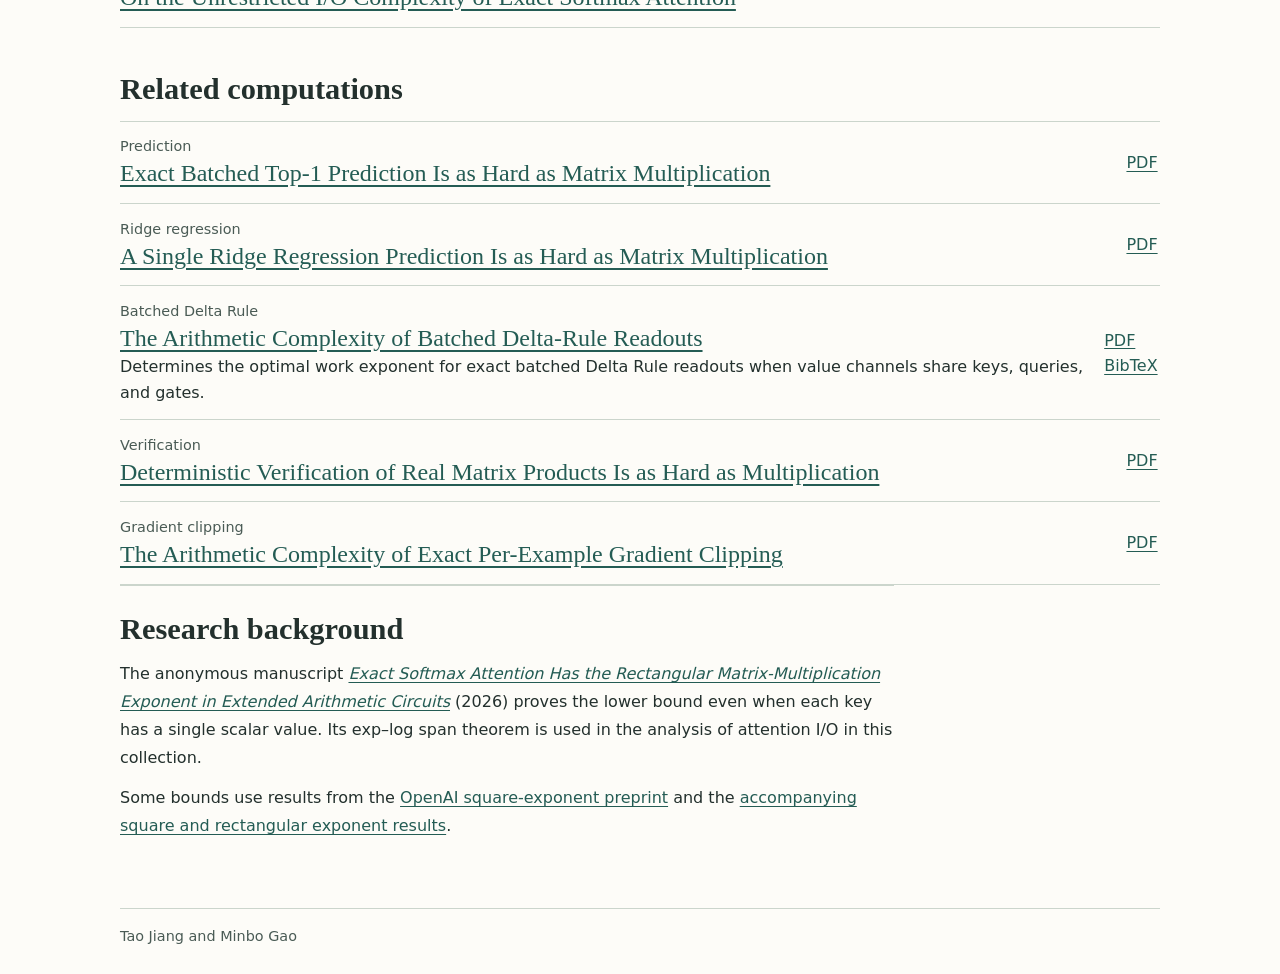
==== commit bb174565: "Publish revised Q14 batched delta-rule preprint" ====
--- a/index.html
+++ b/index.html
@@ -105,10 +105,14 @@
         </li>
         <li>
           <div>
-            <p class="paper-label">Parallel recurrence</p>
-            <a class="paper-title" href="preprints/delta-rule-work-depth/">Work–Depth Trade-offs for Exact Delta-Rule Computation</a>
+            <p class="paper-label">Batched Delta Rule</p>
+            <a class="paper-title" href="preprints/delta-rule-work-depth/">The Arithmetic Complexity of Batched Delta-Rule Readouts</a>
+            <p>Determines the optimal work exponent for exact batched Delta Rule readouts when value channels share keys, queries, and gates.</p>
           </div>
-          <a class="pdf-link" href="preprints/delta-rule-work-depth/paper.pdf" aria-label="PDF for Work–Depth Trade-offs for Exact Delta-Rule Computation">PDF</a>
+          <div>
+            <a class="pdf-link" href="preprints/delta-rule-work-depth/paper.pdf" aria-label="PDF for The Arithmetic Complexity of Batched Delta-Rule Readouts">PDF</a><br>
+            <a class="pdf-link" href="preprints/delta-rule-work-depth/#citation" aria-label="BibTeX for The Arithmetic Complexity of Batched Delta-Rule Readouts">BibTeX</a>
+          </div>
         </li>
         <li>
           <div>
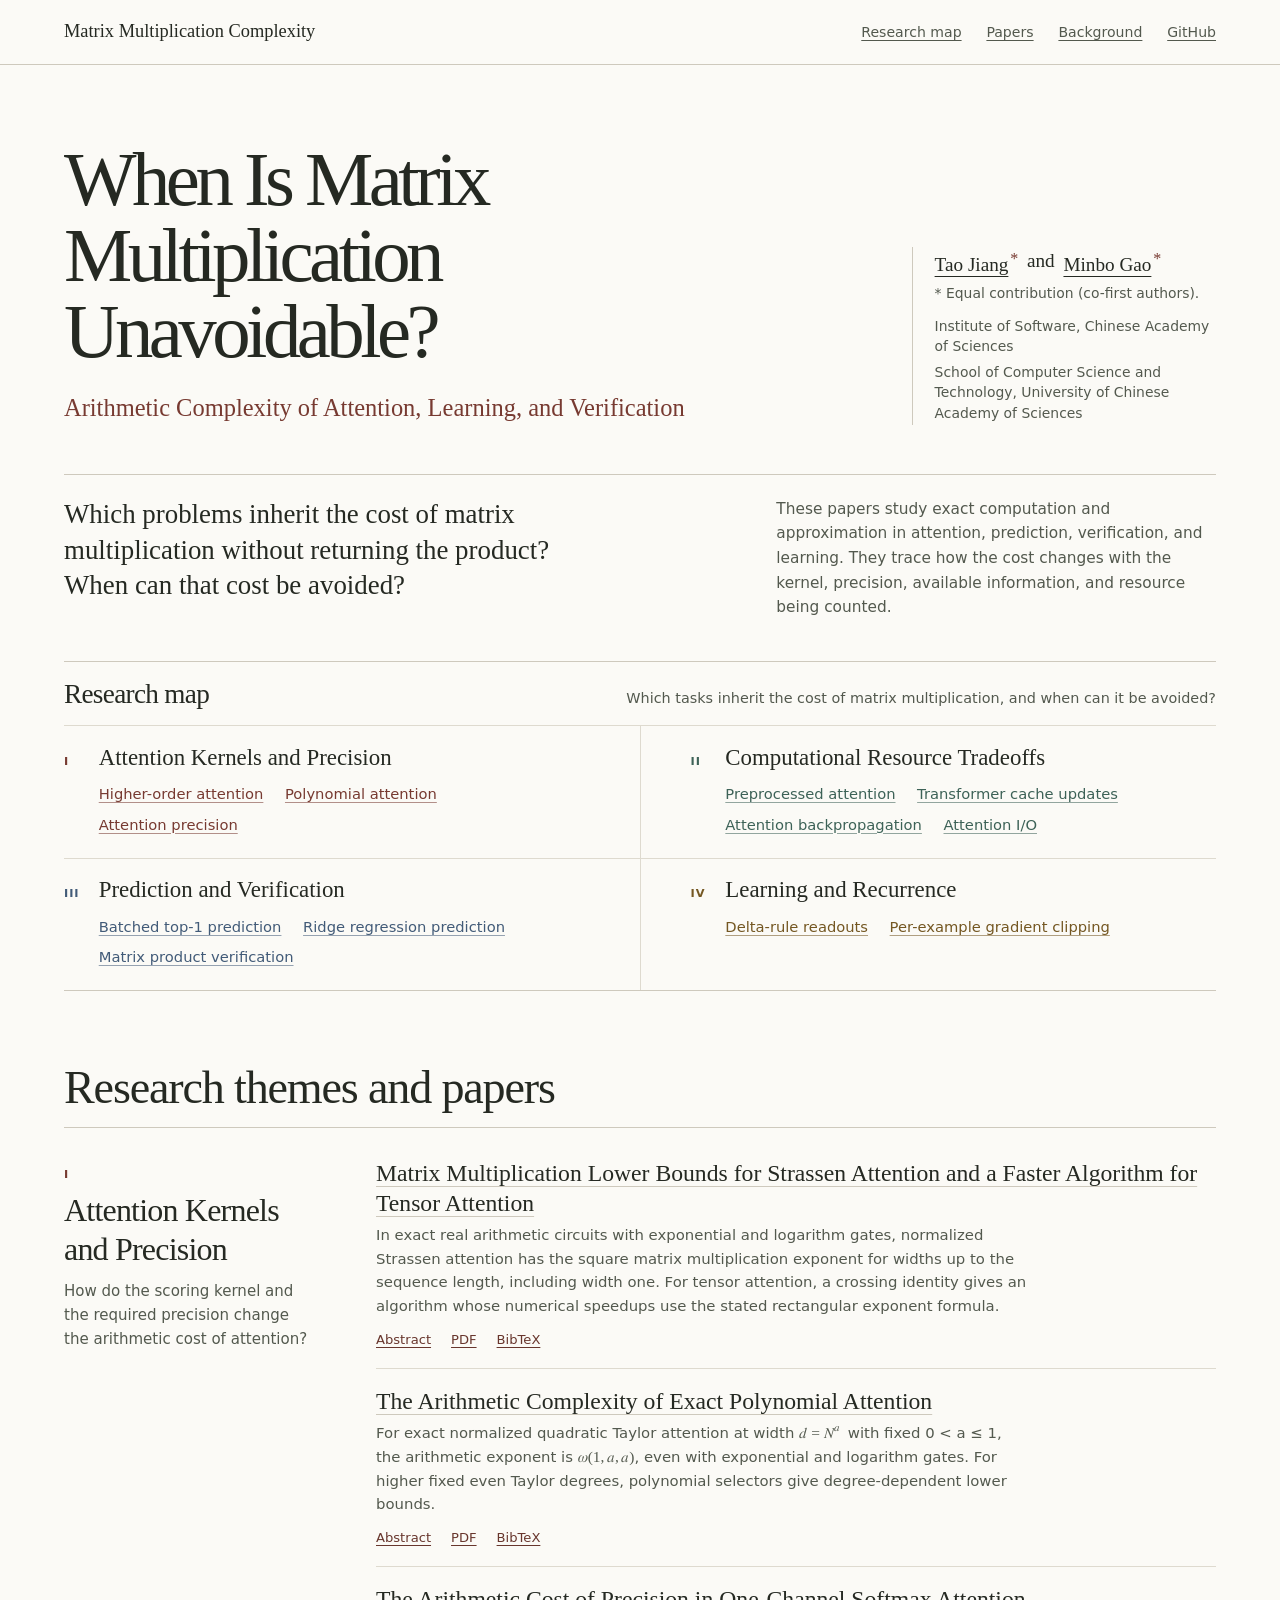
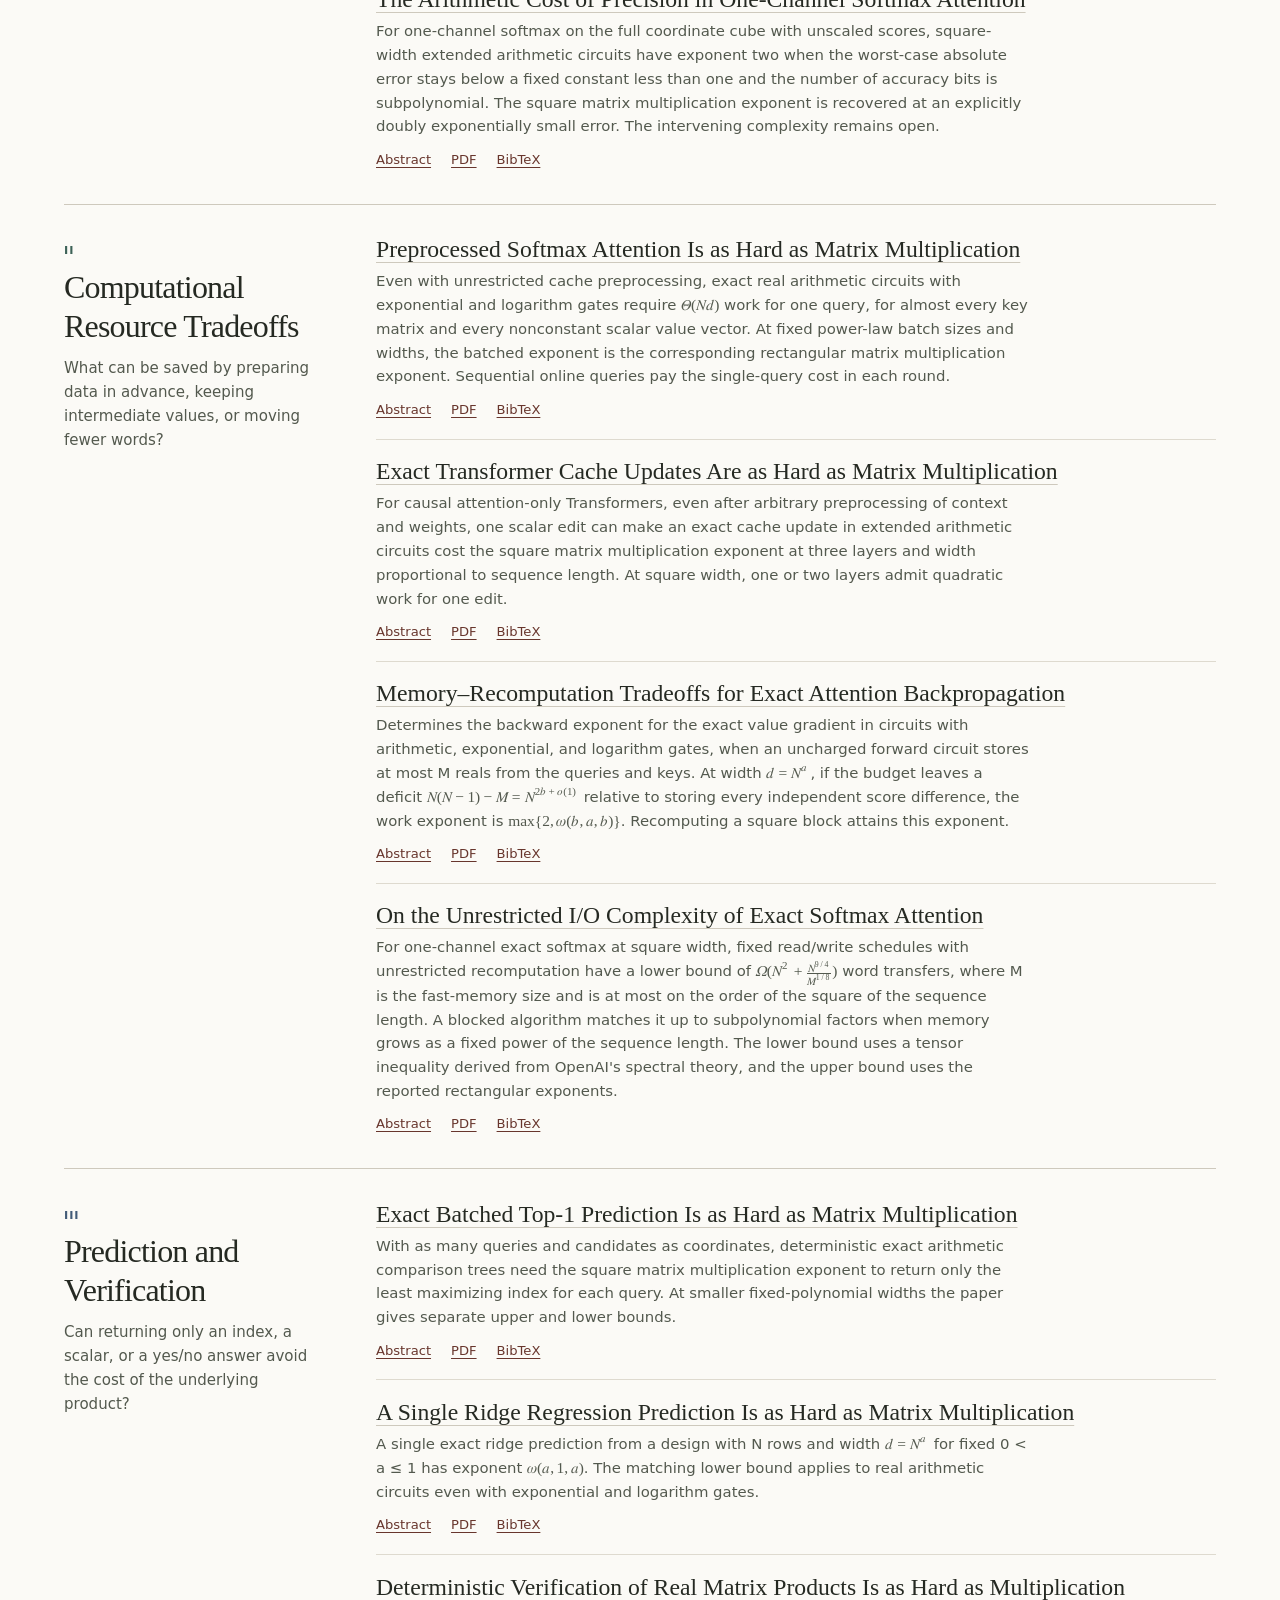
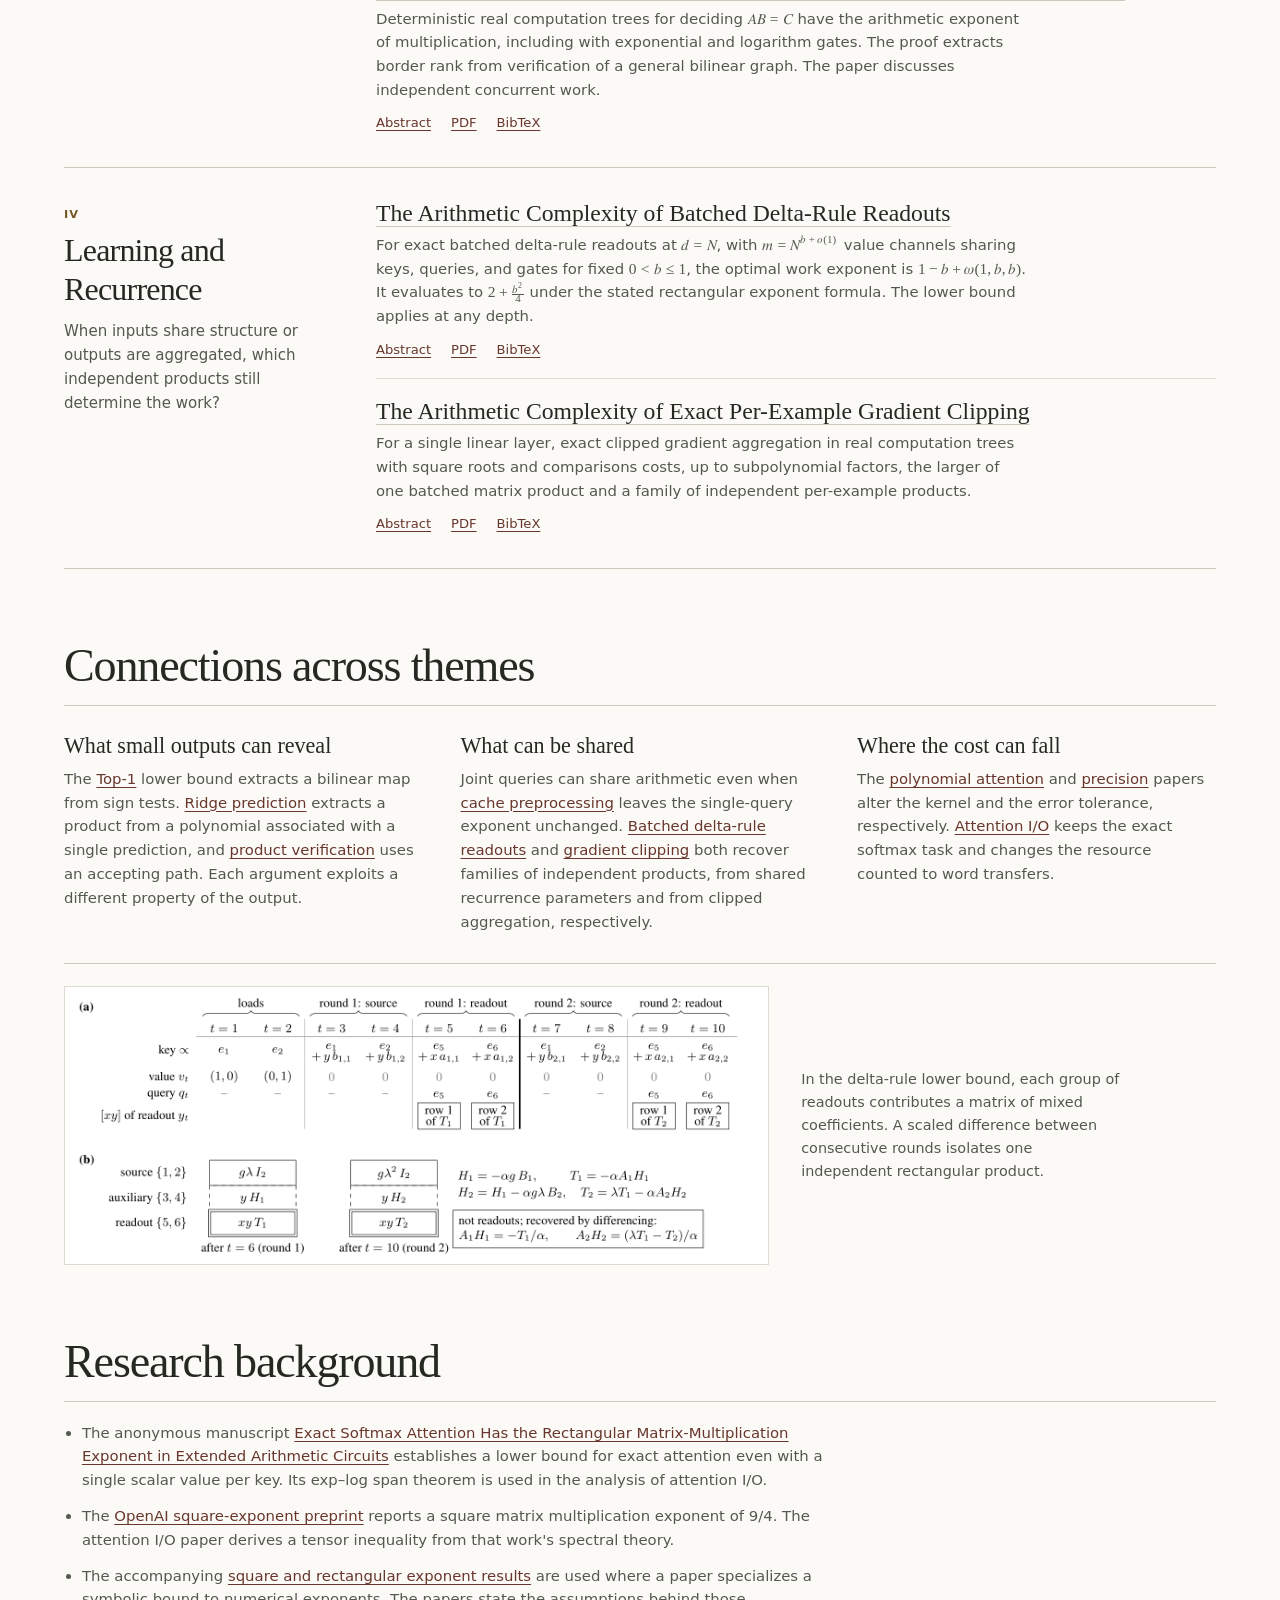
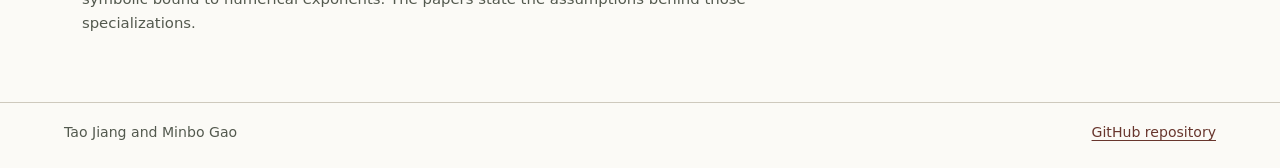
==== commit 65ece54a: "Redesign research program homepage and paper index" ====
--- a/index.html
+++ b/index.html
@@ -4,138 +4,263 @@
   <meta charset="utf-8">
   <meta name="viewport" content="width=device-width, initial-scale=1">
   <meta name="color-scheme" content="light dark">
-  <title>Matrix Multiplication and the Complexity of Attention</title>
+  <title>When Is Matrix Multiplication Unavoidable?</title>
+  <meta name="description" content="Arithmetic Complexity of Attention, Learning, and Verification. Research by Tao Jiang and Minbo Gao.">
   <link rel="canonical" href="https://jiangxioabai.github.io/matrix-multiplication-complexity/">
-  <link rel="stylesheet" href="assets/pages.css">
-  <meta name="description" content="Research on matrix multiplication and the complexity of attention, batched prediction, recurrence, and product verification.">
+  <link rel="stylesheet" href="assets/research.css">
 </head>
 <body>
   <a class="skip" href="#main">Skip to content</a>
   <header class="masthead">
-    <nav class="shell nav" aria-label="Site navigation">
-      <a class="brand" href="./">Matrix Multiplication</a>
+    <div class="shell masthead-inner">
+      <a class="site-name" href="./">Matrix Multiplication Complexity</a>
+      <nav class="primary-nav" aria-label="Site navigation">
+        <a href="#research-map">Research map</a>
+        <a href="#paper-index">Papers</a>
+        <a href="#research-background">Background</a>
+        <a href="https://github.com/jiangxioabai/matrix-multiplication-complexity">GitHub</a>
+      </nav>
+    </div>
+  </header>
+  <main id="main" class="shell">
+    <header class="hero">
+      <div>
+        <h1>When Is Matrix Multiplication Unavoidable?</h1>
+        <p class="subtitle">Arithmetic Complexity of Attention, Learning, and Verification</p>
+      </div>
+      <div class="byline">
+        <p class="authors"><span><a href="mailto:jiangt@ios.ac.cn">Tao Jiang</a><sup>*</sup></span> and <span><a href="mailto:gaomb@ios.ac.cn">Minbo Gao</a><sup>*</sup></span></p>
+        <p class="credit">* Equal contribution (co-first authors).</p>
+        <p class="affiliations">Institute of Software, Chinese Academy of Sciences</p>
+        <p class="affiliations">School of Computer Science and Technology, University of Chinese Academy of Sciences</p>
+      </div>
+    </header>
+    <section class="overview" aria-label="Research overview">
+      <p class="question">Which problems inherit the cost of matrix multiplication without returning the product? When can that cost be avoided?</p>
+      <p class="overview-copy">These papers study exact computation and approximation in attention, prediction, verification, and learning. They trace how the cost changes with the kernel, precision, available information, and resource being counted.</p>
+    </section>
+    <section class="research-map" id="research-map" aria-labelledby="map-title">
+      <div class="map-heading">
+        <h2 id="map-title">Research map</h2>
+        <p class="map-question">Which tasks inherit the cost of matrix multiplication, and when can it be avoided?</p>
+      </div>
+      <div class="map-grid">
+        <section class="map-theme theme-kernels" aria-labelledby="map-kernels">
+          <h3 id="map-kernels"><span class="theme-index" aria-hidden="true">I</span><a href="#attention">Attention Kernels and Precision</a></h3>
+          <ul>
+            <li><a href="preprints/strassen-and-tensor-attention/">Higher-order attention</a></li>
+            <li><a href="preprints/exact-polynomial-attention/">Polynomial attention</a></li>
+            <li><a href="preprints/arbitrarily-accurate-softmax-attention/">Attention precision</a></li>
+          </ul>
+        </section>
+        <section class="map-theme theme-resources" aria-labelledby="map-resources">
+          <h3 id="map-resources"><span class="theme-index" aria-hidden="true">II</span><a href="#resources">Computational Resource Tradeoffs</a></h3>
+          <ul>
+            <li><a href="preprints/preprocessed-softmax-attention/">Preprocessed attention</a></li>
+            <li><a href="preprints/exact-transformer-cache-updates/">Transformer cache updates</a></li>
+            <li><a href="preprints/memory-recomputation-attention/">Attention backpropagation</a></li>
+            <li><a href="preprints/unrestricted-attention-io/">Attention I/O</a></li>
+          </ul>
+        </section>
+        <section class="map-theme theme-prediction" aria-labelledby="map-prediction">
+          <h3 id="map-prediction"><span class="theme-index" aria-hidden="true">III</span><a href="#related-computations">Prediction and Verification</a></h3>
+          <ul>
+            <li><a href="preprints/exact-batched-top1/">Batched top-1 prediction</a></li>
+            <li><a href="preprints/exact-ridge-prediction/">Ridge regression prediction</a></li>
+            <li><a href="preprints/deterministic-matrix-product-verification/">Matrix product verification</a></li>
+          </ul>
+        </section>
+        <section class="map-theme theme-learning" aria-labelledby="map-learning">
+          <h3 id="map-learning"><span class="theme-index" aria-hidden="true">IV</span><a href="#learning">Learning and Recurrence</a></h3>
+          <ul>
+            <li><a href="preprints/delta-rule-work-depth/">Delta-rule readouts</a></li>
+            <li><a href="preprints/exact-per-example-gradient-clipping/">Per-example gradient clipping</a></li>
+          </ul>
+        </section>
+      </div>
+    </section>
+    <section id="paper-index" aria-labelledby="papers-title">
+      <h2 id="papers-title" class="section-heading">Research themes and papers</h2>
+      <section class="paper-theme theme-kernels" id="attention" aria-labelledby="theme-kernels">
+        <div class="theme-heading">
+          <span class="theme-index" aria-hidden="true">I</span>
+          <h3 id="theme-kernels">Attention Kernels and Precision</h3>
+          <p>How do the scoring kernel and the required precision change the arithmetic cost of attention?</p>
+        </div>
+        <ul class="paper-list">
+          <li class="paper-entry">
+            <h4><a href="preprints/strassen-and-tensor-attention/">Matrix Multiplication Lower Bounds for Strassen Attention and a Faster Algorithm for Tensor Attention</a></h4>
+            <p>In exact real arithmetic circuits with exponential and logarithm gates, normalized Strassen attention has the square matrix multiplication exponent for widths up to the sequence length, including width one. For tensor attention, a crossing identity gives an algorithm whose numerical speedups use the stated rectangular exponent formula.</p>
+            <div class="paper-links">
+              <a href="preprints/strassen-and-tensor-attention/" aria-label="Abstract for Matrix Multiplication Lower Bounds for Strassen Attention and a Faster Algorithm for Tensor Attention">Abstract</a>
+              <a href="preprints/strassen-and-tensor-attention/paper.pdf" aria-label="PDF for Matrix Multiplication Lower Bounds for Strassen Attention and a Faster Algorithm for Tensor Attention">PDF</a>
+              <a href="preprints/strassen-and-tensor-attention/#citation" aria-label="BibTeX for Matrix Multiplication Lower Bounds for Strassen Attention and a Faster Algorithm for Tensor Attention">BibTeX</a>
+            </div>
+          </li>
+          <li class="paper-entry">
+            <h4><a href="preprints/exact-polynomial-attention/">The Arithmetic Complexity of Exact Polynomial Attention</a></h4>
+            <p>For exact normalized quadratic Taylor attention at width <math xmlns="http://www.w3.org/1998/Math/MathML"><mrow><mi>d</mi><mo>=</mo><msup><mi>N</mi><mi>a</mi></msup></mrow></math> with fixed 0 &lt; a ≤ 1, the arithmetic exponent is <math xmlns="http://www.w3.org/1998/Math/MathML"><mrow><mi>ω</mi><mo>(</mo><mn>1</mn><mo>,</mo><mi>a</mi><mo>,</mo><mi>a</mi><mo>)</mo></mrow></math>, even with exponential and logarithm gates. For higher fixed even Taylor degrees, polynomial selectors give degree-dependent lower bounds.</p>
+            <div class="paper-links">
+              <a href="preprints/exact-polynomial-attention/" aria-label="Abstract for The Arithmetic Complexity of Exact Polynomial Attention">Abstract</a>
+              <a href="preprints/exact-polynomial-attention/paper.pdf" aria-label="PDF for The Arithmetic Complexity of Exact Polynomial Attention">PDF</a>
+              <a href="preprints/exact-polynomial-attention/#citation" aria-label="BibTeX for The Arithmetic Complexity of Exact Polynomial Attention">BibTeX</a>
+            </div>
+          </li>
+          <li class="paper-entry">
+            <h4><a href="preprints/arbitrarily-accurate-softmax-attention/">The Arithmetic Cost of Precision in One-Channel Softmax Attention</a></h4>
+            <p>For one-channel softmax on the full coordinate cube with unscaled scores, square-width extended arithmetic circuits have exponent two when the worst-case absolute error stays below a fixed constant less than one and the number of accuracy bits is subpolynomial. The square matrix multiplication exponent is recovered at an explicitly doubly exponentially small error. The intervening complexity remains open.</p>
+            <div class="paper-links">
+              <a href="preprints/arbitrarily-accurate-softmax-attention/" aria-label="Abstract for The Arithmetic Cost of Precision in One-Channel Softmax Attention">Abstract</a>
+              <a href="preprints/arbitrarily-accurate-softmax-attention/paper.pdf" aria-label="PDF for The Arithmetic Cost of Precision in One-Channel Softmax Attention">PDF</a>
+              <a href="preprints/arbitrarily-accurate-softmax-attention/#citation" aria-label="BibTeX for The Arithmetic Cost of Precision in One-Channel Softmax Attention">BibTeX</a>
+            </div>
+          </li>
+        </ul>
+      </section>
+      <section class="paper-theme theme-resources" id="resources" aria-labelledby="theme-resources">
+        <div class="theme-heading">
+          <span class="theme-index" aria-hidden="true">II</span>
+          <h3 id="theme-resources">Computational Resource Tradeoffs</h3>
+          <p>What can be saved by preparing data in advance, keeping intermediate values, or moving fewer words?</p>
+        </div>
+        <ul class="paper-list">
+          <li class="paper-entry">
+            <h4><a href="preprints/preprocessed-softmax-attention/">Preprocessed Softmax Attention Is as Hard as Matrix Multiplication</a></h4>
+            <p>Even with unrestricted cache preprocessing, exact real arithmetic circuits with exponential and logarithm gates require <math xmlns="http://www.w3.org/1998/Math/MathML"><mrow><mi>Θ</mi><mo>(</mo><mi>N</mi><mi>d</mi><mo>)</mo></mrow></math> work for one query, for almost every key matrix and every nonconstant scalar value vector. At fixed power-law batch sizes and widths, the batched exponent is the corresponding rectangular matrix multiplication exponent. Sequential online queries pay the single-query cost in each round.</p>
+            <div class="paper-links">
+              <a href="preprints/preprocessed-softmax-attention/" aria-label="Abstract for Preprocessed Softmax Attention Is as Hard as Matrix Multiplication">Abstract</a>
+              <a href="preprints/preprocessed-softmax-attention/paper.pdf" aria-label="PDF for Preprocessed Softmax Attention Is as Hard as Matrix Multiplication">PDF</a>
+              <a href="preprints/preprocessed-softmax-attention/#citation" aria-label="BibTeX for Preprocessed Softmax Attention Is as Hard as Matrix Multiplication">BibTeX</a>
+            </div>
+          </li>
+          <li class="paper-entry">
+            <h4><a href="preprints/exact-transformer-cache-updates/">Exact Transformer Cache Updates Are as Hard as Matrix Multiplication</a></h4>
+            <p>For causal attention-only Transformers, even after arbitrary preprocessing of context and weights, one scalar edit can make an exact cache update in extended arithmetic circuits cost the square matrix multiplication exponent at three layers and width proportional to sequence length. At square width, one or two layers admit quadratic work for one edit.</p>
+            <div class="paper-links">
+              <a href="preprints/exact-transformer-cache-updates/" aria-label="Abstract for Exact Transformer Cache Updates Are as Hard as Matrix Multiplication">Abstract</a>
+              <a href="preprints/exact-transformer-cache-updates/paper.pdf" aria-label="PDF for Exact Transformer Cache Updates Are as Hard as Matrix Multiplication">PDF</a>
+              <a href="preprints/exact-transformer-cache-updates/#citation" aria-label="BibTeX for Exact Transformer Cache Updates Are as Hard as Matrix Multiplication">BibTeX</a>
+            </div>
+          </li>
+          <li class="paper-entry">
+            <h4><a href="preprints/memory-recomputation-attention/">Memory–Recomputation Tradeoffs for Exact Attention Backpropagation</a></h4>
+            <p>Determines the backward exponent for the exact value gradient in circuits with arithmetic, exponential, and logarithm gates, when an uncharged forward circuit stores at most M reals from the queries and keys. At width <math xmlns="http://www.w3.org/1998/Math/MathML"><mrow><mi>d</mi><mo>=</mo><msup><mi>N</mi><mi>a</mi></msup></mrow></math>, if the budget leaves a deficit <math xmlns="http://www.w3.org/1998/Math/MathML"><mrow><mi>N</mi><mo>(</mo><mi>N</mi><mo>−</mo><mn>1</mn><mo>)</mo><mo>−</mo><mi>M</mi><mo>=</mo><msup><mi>N</mi><mrow><mn>2</mn><mi>b</mi><mo>+</mo><mrow><mi>o</mi><mo>(</mo><mn>1</mn><mo>)</mo></mrow></mrow></msup></mrow></math> relative to storing every independent score difference, the work exponent is <math xmlns="http://www.w3.org/1998/Math/MathML"><mrow><mi>max</mi><mo>{</mo><mn>2</mn><mo>,</mo><mrow><mi>ω</mi><mo>(</mo><mi>b</mi><mo>,</mo><mi>a</mi><mo>,</mo><mi>b</mi><mo>)</mo></mrow><mo>}</mo></mrow></math>. Recomputing a square block attains this exponent.</p>
+            <div class="paper-links">
+              <a href="preprints/memory-recomputation-attention/" aria-label="Abstract for Memory–Recomputation Tradeoffs for Exact Attention Backpropagation">Abstract</a>
+              <a href="preprints/memory-recomputation-attention/paper.pdf" aria-label="PDF for Memory–Recomputation Tradeoffs for Exact Attention Backpropagation">PDF</a>
+              <a href="preprints/memory-recomputation-attention/#citation" aria-label="BibTeX for Memory–Recomputation Tradeoffs for Exact Attention Backpropagation">BibTeX</a>
+            </div>
+          </li>
+          <li class="paper-entry">
+            <h4><a href="preprints/unrestricted-attention-io/">On the Unrestricted I/O Complexity of Exact Softmax Attention</a></h4>
+            <p>For one-channel exact softmax at square width, fixed read/write schedules with unrestricted recomputation have a lower bound of <math xmlns="http://www.w3.org/1998/Math/MathML"><mrow><mi>Ω</mi><mo>(</mo><msup><mi>N</mi><mn>2</mn></msup><mo>+</mo><mfrac><msup><mi>N</mi><mrow><mn>9</mn><mo>/</mo><mn>4</mn></mrow></msup><msup><mi>M</mi><mrow><mn>1</mn><mo>/</mo><mn>8</mn></mrow></msup></mfrac><mo>)</mo></mrow></math> word transfers, where M is the fast-memory size and is at most on the order of the square of the sequence length. A blocked algorithm matches it up to subpolynomial factors when memory grows as a fixed power of the sequence length. The lower bound uses a tensor inequality derived from OpenAI&#x27;s spectral theory, and the upper bound uses the reported rectangular exponents.</p>
+            <div class="paper-links">
+              <a href="preprints/unrestricted-attention-io/" aria-label="Abstract for On the Unrestricted I/O Complexity of Exact Softmax Attention">Abstract</a>
+              <a href="preprints/unrestricted-attention-io/paper.pdf" aria-label="PDF for On the Unrestricted I/O Complexity of Exact Softmax Attention">PDF</a>
+              <a href="preprints/unrestricted-attention-io/#citation" aria-label="BibTeX for On the Unrestricted I/O Complexity of Exact Softmax Attention">BibTeX</a>
+            </div>
+          </li>
+        </ul>
+      </section>
+      <section class="paper-theme theme-prediction" id="related-computations" aria-labelledby="theme-prediction">
+        <div class="theme-heading">
+          <span class="theme-index" aria-hidden="true">III</span>
+          <h3 id="theme-prediction">Prediction and Verification</h3>
+          <p>Can returning only an index, a scalar, or a yes/no answer avoid the cost of the underlying product?</p>
+        </div>
+        <ul class="paper-list">
+          <li class="paper-entry">
+            <h4><a href="preprints/exact-batched-top1/">Exact Batched Top-1 Prediction Is as Hard as Matrix Multiplication</a></h4>
+            <p>With as many queries and candidates as coordinates, deterministic exact arithmetic comparison trees need the square matrix multiplication exponent to return only the least maximizing index for each query. At smaller fixed-polynomial widths the paper gives separate upper and lower bounds.</p>
+            <div class="paper-links">
+              <a href="preprints/exact-batched-top1/" aria-label="Abstract for Exact Batched Top-1 Prediction Is as Hard as Matrix Multiplication">Abstract</a>
+              <a href="preprints/exact-batched-top1/paper.pdf" aria-label="PDF for Exact Batched Top-1 Prediction Is as Hard as Matrix Multiplication">PDF</a>
+              <a href="preprints/exact-batched-top1/#citation" aria-label="BibTeX for Exact Batched Top-1 Prediction Is as Hard as Matrix Multiplication">BibTeX</a>
+            </div>
+          </li>
+          <li class="paper-entry">
+            <h4><a href="preprints/exact-ridge-prediction/">A Single Ridge Regression Prediction Is as Hard as Matrix Multiplication</a></h4>
+            <p>A single exact ridge prediction from a design with N rows and width <math xmlns="http://www.w3.org/1998/Math/MathML"><mrow><mi>d</mi><mo>=</mo><msup><mi>N</mi><mi>a</mi></msup></mrow></math> for fixed 0 &lt; a ≤ 1 has exponent <math xmlns="http://www.w3.org/1998/Math/MathML"><mrow><mi>ω</mi><mo>(</mo><mi>a</mi><mo>,</mo><mn>1</mn><mo>,</mo><mi>a</mi><mo>)</mo></mrow></math>. The matching lower bound applies to real arithmetic circuits even with exponential and logarithm gates.</p>
+            <div class="paper-links">
+              <a href="preprints/exact-ridge-prediction/" aria-label="Abstract for A Single Ridge Regression Prediction Is as Hard as Matrix Multiplication">Abstract</a>
+              <a href="preprints/exact-ridge-prediction/paper.pdf" aria-label="PDF for A Single Ridge Regression Prediction Is as Hard as Matrix Multiplication">PDF</a>
+              <a href="preprints/exact-ridge-prediction/#citation" aria-label="BibTeX for A Single Ridge Regression Prediction Is as Hard as Matrix Multiplication">BibTeX</a>
+            </div>
+          </li>
+          <li class="paper-entry">
+            <h4><a href="preprints/deterministic-matrix-product-verification/">Deterministic Verification of Real Matrix Products Is as Hard as Multiplication</a></h4>
+            <p>Deterministic real computation trees for deciding <math xmlns="http://www.w3.org/1998/Math/MathML"><mrow><mi>A</mi><mi>B</mi><mo>=</mo><mi>C</mi></mrow></math> have the arithmetic exponent of multiplication, including with exponential and logarithm gates. The proof extracts border rank from verification of a general bilinear graph. The paper discusses independent concurrent work.</p>
+            <div class="paper-links">
+              <a href="preprints/deterministic-matrix-product-verification/" aria-label="Abstract for Deterministic Verification of Real Matrix Products Is as Hard as Multiplication">Abstract</a>
+              <a href="preprints/deterministic-matrix-product-verification/paper.pdf" aria-label="PDF for Deterministic Verification of Real Matrix Products Is as Hard as Multiplication">PDF</a>
+              <a href="preprints/deterministic-matrix-product-verification/#citation" aria-label="BibTeX for Deterministic Verification of Real Matrix Products Is as Hard as Multiplication">BibTeX</a>
+            </div>
+          </li>
+        </ul>
+      </section>
+      <section class="paper-theme theme-learning" id="learning" aria-labelledby="theme-learning">
+        <div class="theme-heading">
+          <span class="theme-index" aria-hidden="true">IV</span>
+          <h3 id="theme-learning">Learning and Recurrence</h3>
+          <p>When inputs share structure or outputs are aggregated, which independent products still determine the work?</p>
+        </div>
+        <ul class="paper-list">
+          <li class="paper-entry">
+            <h4><a href="preprints/delta-rule-work-depth/">The Arithmetic Complexity of Batched Delta-Rule Readouts</a></h4>
+            <p>For exact batched delta-rule readouts at <math xmlns="http://www.w3.org/1998/Math/MathML"><mrow><mi>d</mi><mo>=</mo><mi>N</mi></mrow></math>, with <math xmlns="http://www.w3.org/1998/Math/MathML"><mrow><mi>m</mi><mo>=</mo><msup><mi>N</mi><mrow><mi>b</mi><mo>+</mo><mrow><mi>o</mi><mo>(</mo><mn>1</mn><mo>)</mo></mrow></mrow></msup></mrow></math> value channels sharing keys, queries, and gates for fixed <math xmlns="http://www.w3.org/1998/Math/MathML"><mrow><mn>0</mn><mo>&lt;</mo><mi>b</mi><mo>≤</mo><mn>1</mn></mrow></math>, the optimal work exponent is <math xmlns="http://www.w3.org/1998/Math/MathML"><mrow><mn>1</mn><mo>−</mo><mi>b</mi><mo>+</mo><mrow><mi>ω</mi><mo>(</mo><mn>1</mn><mo>,</mo><mi>b</mi><mo>,</mo><mi>b</mi><mo>)</mo></mrow></mrow></math>. It evaluates to <math xmlns="http://www.w3.org/1998/Math/MathML"><mrow><mn>2</mn><mo>+</mo><mrow><mfrac><msup><mi>b</mi><mn>2</mn></msup><mn>4</mn></mfrac></mrow></mrow></math> under the stated rectangular exponent formula. The lower bound applies at any depth.</p>
+            <div class="paper-links">
+              <a href="preprints/delta-rule-work-depth/" aria-label="Abstract for The Arithmetic Complexity of Batched Delta-Rule Readouts">Abstract</a>
+              <a href="preprints/delta-rule-work-depth/paper.pdf" aria-label="PDF for The Arithmetic Complexity of Batched Delta-Rule Readouts">PDF</a>
+              <a href="preprints/delta-rule-work-depth/#citation" aria-label="BibTeX for The Arithmetic Complexity of Batched Delta-Rule Readouts">BibTeX</a>
+            </div>
+          </li>
+          <li class="paper-entry">
+            <h4><a href="preprints/exact-per-example-gradient-clipping/">The Arithmetic Complexity of Exact Per-Example Gradient Clipping</a></h4>
+            <p>For a single linear layer, exact clipped gradient aggregation in real computation trees with square roots and comparisons costs, up to subpolynomial factors, the larger of one batched matrix product and a family of independent per-example products.</p>
+            <div class="paper-links">
+              <a href="preprints/exact-per-example-gradient-clipping/" aria-label="Abstract for The Arithmetic Complexity of Exact Per-Example Gradient Clipping">Abstract</a>
+              <a href="preprints/exact-per-example-gradient-clipping/paper.pdf" aria-label="PDF for The Arithmetic Complexity of Exact Per-Example Gradient Clipping">PDF</a>
+              <a href="preprints/exact-per-example-gradient-clipping/#citation" aria-label="BibTeX for The Arithmetic Complexity of Exact Per-Example Gradient Clipping">BibTeX</a>
+            </div>
+          </li>
+        </ul>
+      </section>
+    </section>
+    <section class="research-connections" id="connections" aria-labelledby="connections-title">
+      <h2 id="connections-title" class="section-heading">Connections across themes</h2>
+      <div class="connection-grid">
+        <div>
+          <h3>What small outputs can reveal</h3>
+          <p>The <a href="preprints/exact-batched-top1/">Top-1</a> lower bound extracts a bilinear map from sign tests. <a href="preprints/exact-ridge-prediction/">Ridge prediction</a> extracts a product from a polynomial associated with a single prediction, and <a href="preprints/deterministic-matrix-product-verification/">product verification</a> uses an accepting path. Each argument exploits a different property of the output.</p>
+        </div>
+        <div>
+          <h3>What can be shared</h3>
+          <p>Joint queries can share arithmetic even when <a href="preprints/preprocessed-softmax-attention/">cache preprocessing</a> leaves the single-query exponent unchanged. <a href="preprints/delta-rule-work-depth/">Batched delta-rule readouts</a> and <a href="preprints/exact-per-example-gradient-clipping/">gradient clipping</a> both recover families of independent products, from shared recurrence parameters and from clipped aggregation, respectively.</p>
+        </div>
+        <div>
+          <h3>Where the cost can fall</h3>
+          <p>The <a href="preprints/exact-polynomial-attention/">polynomial attention</a> and <a href="preprints/arbitrarily-accurate-softmax-attention/">precision</a> papers alter the kernel and the error tolerance, respectively. <a href="preprints/unrestricted-attention-io/">Attention I/O</a> keeps the exact softmax task and changes the resource counted to word transfers.</p>
+        </div>
+      </div>
+      <figure class="connection-figure">
+        <a href="preprints/delta-rule-work-depth/#paper-figure"><img src="assets/delta-rule-work-depth.png" width="1524" height="600" alt="Two rounds of the delta-rule construction, showing how the mixed coefficients of the readouts recover two independent matrix products." loading="lazy"></a>
+        <figcaption>In the delta-rule lower bound, each group of readouts contributes a matrix of mixed coefficients. A scaled difference between consecutive rounds isolates one independent rectangular product.</figcaption>
+      </figure>
+    </section>
+    <section class="background" id="research-background" aria-labelledby="background-title">
+      <h2 id="background-title" class="section-heading">Research background</h2>
+      <ul class="background-list">
+        <li>The anonymous manuscript <a href="https://openreview.net/forum?id=uZLZCV3OA6">Exact Softmax Attention Has the Rectangular Matrix-Multiplication Exponent in Extended Arithmetic Circuits</a> establishes a lower bound for exact attention even with a single scalar value per key. Its exp–log span theorem is used in the analysis of attention I/O.</li>
+        <li>The <a href="https://github.com/openai/math/blob/main/preprints/The-matrix-multiplication-exponent-is-nine-fourths-November-24-2026/README.md">OpenAI square-exponent preprint</a> reports a square matrix multiplication exponent of 9/4. The attention I/O paper derives a tensor inequality from that work&#x27;s spectral theory.</li>
+        <li>The accompanying <a href="https://github.com/openai/math/blob/main/lean/docs/107.md">square and rectangular exponent results</a> are used where a paper specializes a symbolic bound to numerical exponents. The papers state the assumptions behind those specializations.</li>
+      </ul>
+    </section>
+  </main>
+  <footer class="footer">
+    <div class="shell footer-inner">
+      <p>Tao Jiang and Minbo Gao</p>
       <a href="https://github.com/jiangxioabai/matrix-multiplication-complexity">GitHub repository</a>
-    </nav>
-  </header>
-  <main id="main" class="shell home">
-    <header class="intro">
-      <h1>Matrix Multiplication and the Complexity of Attention</h1>
-      <p class="authors">Tao Jiang<sup>*</sup> and Minbo Gao<sup>*</sup></p>
-      <p class="credit">* Equal contribution (co-first authors).</p>
-      <p class="site-description">A standard attention algorithm forms the query–key score matrix and uses it to compute a weighted sum for each query. Our starting question is whether computing those sums can be asymptotically cheaper than forming the scores.</p>
-    </header>
-    <figure class="map">
-      <img src="assets/research-map.png" width="2320" height="904"
-           alt="Research map connecting attention kernels, approximation, and resources with batched Top-1 prediction, delta-rule recurrence, and matrix product verification through matrix multiplication.">
-    </figure>
-    <section class="collection" aria-labelledby="attention">
-      <h2 id="attention">Attention</h2>
-      <ul class="paper-list">
-        <li>
-          <div>
-            <p class="paper-label">Higher-order attention</p>
-            <a class="paper-title" href="preprints/strassen-and-tensor-attention/">Matrix Multiplication Lower Bounds for Strassen Attention and a Faster Algorithm for Tensor Attention</a>
-          </div>
-          <a class="pdf-link" href="preprints/strassen-and-tensor-attention/paper.pdf" aria-label="PDF for Matrix Multiplication Lower Bounds for Strassen Attention and a Faster Algorithm for Tensor Attention">PDF</a>
-        </li>
-        <li>
-          <div>
-            <p class="paper-label">Polynomial attention</p>
-            <a class="paper-title" href="preprints/exact-polynomial-attention/">The Arithmetic Complexity of Exact Polynomial Attention</a>
-          </div>
-          <a class="pdf-link" href="preprints/exact-polynomial-attention/paper.pdf" aria-label="PDF for The Arithmetic Complexity of Exact Polynomial Attention">PDF</a>
-        </li>
-        <li>
-          <div>
-            <p class="paper-label">Cache preprocessing</p>
-            <a class="paper-title" href="preprints/preprocessed-softmax-attention/">Preprocessed Softmax Attention Is as Hard as Matrix Multiplication</a>
-          </div>
-          <a class="pdf-link" href="preprints/preprocessed-softmax-attention/paper.pdf" aria-label="PDF for Preprocessed Softmax Attention Is as Hard as Matrix Multiplication">PDF</a>
-        </li>
-        <li>
-          <div>
-            <p class="paper-label">Cache updates</p>
-            <a class="paper-title" href="preprints/exact-transformer-cache-updates/">Exact Transformer Cache Updates Are as Hard as Matrix Multiplication</a>
-          </div>
-          <a class="pdf-link" href="preprints/exact-transformer-cache-updates/paper.pdf" aria-label="PDF for Exact Transformer Cache Updates Are as Hard as Matrix Multiplication">PDF</a>
-        </li>
-        <li>
-          <div>
-            <p class="paper-label">Attention precision</p>
-            <a class="paper-title" href="preprints/arbitrarily-accurate-softmax-attention/">The Arithmetic Cost of Precision in One-Channel Softmax Attention</a>
-            <p>At square width, the gate exponent is two when the number of accuracy bits is subpolynomial in the sequence length. At sufficiently small error, it is the matrix multiplication exponent.</p>
-          </div>
-          <div>
-            <a class="pdf-link" href="preprints/arbitrarily-accurate-softmax-attention/paper.pdf" aria-label="PDF for The Arithmetic Cost of Precision in One-Channel Softmax Attention">PDF</a><br>
-            <a class="pdf-link" href="preprints/arbitrarily-accurate-softmax-attention/#citation" aria-label="BibTeX for The Arithmetic Cost of Precision in One-Channel Softmax Attention">BibTeX</a>
-          </div>
-        </li>
-        <li>
-          <div>
-            <p class="paper-label">Backpropagation</p>
-            <a class="paper-title" href="preprints/memory-recomputation-attention/">Memory–Recomputation Tradeoffs for Exact Attention Backpropagation</a>
-          </div>
-          <a class="pdf-link" href="preprints/memory-recomputation-attention/paper.pdf" aria-label="PDF for Memory–Recomputation Tradeoffs for Exact Attention Backpropagation">PDF</a>
-        </li>
-        <li>
-          <div>
-            <p class="paper-label">Memory I/O</p>
-            <a class="paper-title" href="preprints/unrestricted-attention-io/">On the Unrestricted I/O Complexity of Exact Softmax Attention</a>
-          </div>
-          <a class="pdf-link" href="preprints/unrestricted-attention-io/paper.pdf" aria-label="PDF for On the Unrestricted I/O Complexity of Exact Softmax Attention">PDF</a>
-        </li>
-      </ul>
-    </section>
-    <section class="collection" aria-labelledby="related-computations">
-      <h2 id="related-computations">Related computations</h2>
-      <ul class="paper-list">
-        <li>
-          <div>
-            <p class="paper-label">Prediction</p>
-            <a class="paper-title" href="preprints/exact-batched-top1/">Exact Batched Top-1 Prediction Is as Hard as Matrix Multiplication</a>
-          </div>
-          <a class="pdf-link" href="preprints/exact-batched-top1/paper.pdf" aria-label="PDF for Exact Batched Top-1 Prediction Is as Hard as Matrix Multiplication">PDF</a>
-        </li>
-        <li>
-          <div>
-            <p class="paper-label">Ridge regression</p>
-            <a class="paper-title" href="preprints/exact-ridge-prediction/">A Single Ridge Regression Prediction Is as Hard as Matrix Multiplication</a>
-          </div>
-          <a class="pdf-link" href="preprints/exact-ridge-prediction/paper.pdf" aria-label="PDF for A Single Ridge Regression Prediction Is as Hard as Matrix Multiplication">PDF</a>
-        </li>
-        <li>
-          <div>
-            <p class="paper-label">Batched Delta Rule</p>
-            <a class="paper-title" href="preprints/delta-rule-work-depth/">The Arithmetic Complexity of Batched Delta-Rule Readouts</a>
-            <p>Determines the optimal work exponent for exact batched Delta Rule readouts when value channels share keys, queries, and gates.</p>
-          </div>
-          <div>
-            <a class="pdf-link" href="preprints/delta-rule-work-depth/paper.pdf" aria-label="PDF for The Arithmetic Complexity of Batched Delta-Rule Readouts">PDF</a><br>
-            <a class="pdf-link" href="preprints/delta-rule-work-depth/#citation" aria-label="BibTeX for The Arithmetic Complexity of Batched Delta-Rule Readouts">BibTeX</a>
-          </div>
-        </li>
-        <li>
-          <div>
-            <p class="paper-label">Verification</p>
-            <a class="paper-title" href="preprints/deterministic-matrix-product-verification/">Deterministic Verification of Real Matrix Products Is as Hard as Multiplication</a>
-          </div>
-          <a class="pdf-link" href="preprints/deterministic-matrix-product-verification/paper.pdf" aria-label="PDF for Deterministic Verification of Real Matrix Products Is as Hard as Multiplication">PDF</a>
-        </li>
-        <li>
-          <div>
-            <p class="paper-label">Gradient clipping</p>
-            <a class="paper-title" href="preprints/exact-per-example-gradient-clipping/">The Arithmetic Complexity of Exact Per-Example Gradient Clipping</a>
-          </div>
-          <a class="pdf-link" href="preprints/exact-per-example-gradient-clipping/paper.pdf" aria-label="PDF for The Arithmetic Complexity of Exact Per-Example Gradient Clipping">PDF</a>
-        </li>
-      </ul>
-    </section>
-    <section class="reading" aria-labelledby="research-background">
-      <h2 id="research-background">Research background</h2>
-      <p>The anonymous manuscript <cite><a href="https://openreview.net/forum?id=uZLZCV3OA6">Exact Softmax Attention Has the Rectangular Matrix-Multiplication Exponent in Extended Arithmetic Circuits</a></cite> (2026) proves the lower bound even when each key has a single scalar value. Its exp–log span theorem is used in the analysis of attention I/O in this collection.</p>
-      <p>Some bounds use results from the <a href="https://github.com/openai/math/blob/main/preprints/The-matrix-multiplication-exponent-is-nine-fourths-November-24-2026/README.md">OpenAI square-exponent preprint</a> and the <a href="https://github.com/openai/math/blob/main/lean/docs/107.md">accompanying square and rectangular exponent results</a>.</p>
-    </section>
-  </main>
-  <footer class="shell footer">Tao Jiang and Minbo Gao</footer>
+    </div>
+  </footer>
 </body>
 </html>
--- a/assets/research.css
+++ b/assets/research.css
@@ -0,0 +1,143 @@
+:root {
+  color-scheme: light;
+  --paper: #fbfaf6;
+  --ink: #252922;
+  --muted: #53594e;
+  --rule: #cec9bd;
+  --subtle-rule: #dedacf;
+  --accent: #773a31;
+  --link: #68362d;
+  --serif: Georgia, 'Times New Roman', serif;
+  --sans: 'Segoe UI', system-ui, sans-serif;
+  font: 100%/1.6 var(--sans);
+}
+
+*, *::before, *::after { box-sizing: border-box; }
+html { scroll-padding-top: 1.5rem; }
+body { margin: 0; color: var(--ink); background: var(--paper); }
+a { color: var(--link); text-underline-offset: 0.21em; }
+a:hover { text-decoration-thickness: 2px; }
+a:focus-visible { outline: 2px solid var(--accent); outline-offset: 4px; }
+img { display: block; max-inline-size: 100%; block-size: auto; }
+h1, h2, h3, p, ul, figure { margin: 0; }
+h1, h2, h3 { font-family: var(--serif); font-weight: 400; }
+h2 { font-size: clamp(1.95rem, 3.6vw, 3rem); line-height: 1.08; letter-spacing: -0.025em; }
+h3 { line-height: 1.22; }
+math { font-size: 1.04em; }
+.shell { width: min(100% - 5rem, 72rem); margin-inline: auto; }
+.skip { position: fixed; z-index: 2; top: 0.75rem; left: 0.75rem; padding: 0.55rem 0.8rem; background: var(--paper); transform: translateY(-200%); }
+.skip:focus { transform: none; }
+
+.masthead { border-bottom: 1px solid var(--rule); }
+.masthead-inner { display: flex; align-items: baseline; justify-content: space-between; gap: 0.65rem 1.8rem; padding-block: 1.3rem; }
+.site-name { color: var(--ink); font-family: var(--serif); font-size: 1.15rem; line-height: 1.15; text-decoration: none; white-space: nowrap; }
+.primary-nav { display: flex; flex-wrap: wrap; gap: 0.45rem 1.55rem; font-size: 0.88rem; }
+.primary-nav a { color: var(--muted); text-decoration-thickness: 1px; }
+.hero { display: grid; grid-template-columns: minmax(0, 1fr) minmax(15rem, 19rem); align-items: end; gap: 1.7rem 4rem; padding-block: clamp(3rem, 6vw, 5.3rem) clamp(2.2rem, 4vw, 3.1rem); }
+.hero h1 { max-inline-size: 18ch; font-size: clamp(2.75rem, 6vw, 5.55rem); line-height: 0.99; letter-spacing: -0.059em; text-wrap: balance; }
+.subtitle { margin-top: 1.4rem; color: var(--accent); font-family: var(--serif); font-size: clamp(1.14rem, 2.15vw, 1.53rem); line-height: 1.32; }
+.byline { border-inline-start: 1px solid var(--rule); padding-inline-start: 1.35rem; padding-block: 0.12rem; }
+.authors { display: flex; flex-wrap: wrap; gap: 0.18rem 0.55rem; font-family: var(--serif); font-size: 1.2rem; line-height: 1.25; }
+.authors a { color: var(--ink); }
+.authors sup { margin-inline-start: 0.11em; color: var(--accent); }
+.credit, .affiliations { color: var(--muted); font-size: 0.87rem; line-height: 1.45; }
+.credit { margin-block: 0.35rem 0.8rem; }
+.affiliations + .affiliations { margin-top: 0.35rem; }
+.overview { border-block-start: 1px solid var(--rule); display: grid; grid-template-columns: minmax(0, 1.2fr) minmax(0, 0.8fr); gap: 1rem 3.3rem; padding-block: 1.35rem 2.6rem; }
+.question { max-inline-size: 39ch; font-family: var(--serif); font-size: clamp(1.28rem, 2.35vw, 1.68rem); line-height: 1.33; }
+.overview-copy { color: var(--muted); max-inline-size: 51ch; font-size: 0.96rem; }
+
+.research-map { border-block: 1px solid var(--rule); margin-block: 0 4.5rem; }
+.map-heading { display: flex; flex-wrap: wrap; align-items: baseline; justify-content: space-between; gap: 0.45rem 1rem; padding-block: 1.12rem 0.95rem; }
+.map-heading h2 { font-size: 1.7rem; }
+.map-question { color: var(--muted); font-size: 0.9rem; }
+.map-grid { display: grid; grid-template-columns: repeat(2, minmax(0, 1fr)); }
+.map-theme { --theme: var(--accent); min-inline-size: 0; border-block-start: 1px solid var(--subtle-rule); padding-block: 1.1rem 1.25rem; }
+.map-theme:nth-child(odd) { padding-inline-end: clamp(1rem, 4vw, 3.1rem); }
+.map-theme:nth-child(even) { border-inline-start: 1px solid var(--subtle-rule); padding-inline-start: clamp(1rem, 4vw, 3.1rem); }
+.map-theme h3 { display: grid; grid-template-columns: 2rem minmax(0, 1fr); align-items: baseline; gap: 0.17rem; font-size: clamp(1.16rem, 2.1vw, 1.43rem); }
+.map-theme h3 a { color: var(--ink); text-decoration: none; }
+.map-theme h3 a:hover { text-decoration: underline; }
+.theme-index { color: var(--theme, var(--accent)); font-family: var(--sans); font-size: 0.71rem; font-weight: 650; letter-spacing: 0.08em; }
+.map-theme ul { display: flex; flex-wrap: wrap; gap: 0.22rem 1.35rem; list-style: none; padding: 0; margin: 0.55rem 0 0 2.17rem; }
+.map-theme li a { color: var(--theme); display: inline-block; padding-block: 0.1rem; font-size: 0.92rem; text-decoration-color: color-mix(in srgb, var(--theme) 55%, transparent); }
+.theme-kernels { --theme: #773a31; }
+.theme-resources { --theme: #3d6257; }
+.theme-prediction { --theme: #425b78; }
+.theme-learning { --theme: #745722; }
+
+.section-heading { border-block-end: 1px solid var(--rule); padding-block-end: 0.9rem; }
+.paper-theme { display: grid; grid-template-columns: minmax(12rem, 15.5rem) minmax(0, 1fr); gap: 1rem clamp(1.6rem, 5vw, 4.8rem); border-block-end: 1px solid var(--rule); padding-block: 1.85rem 2rem; }
+.theme-heading { padding-top: 0.13rem; }
+.theme-heading h3 { margin-block: 0.35rem 0.62rem; font-size: clamp(1.45rem, 3vw, 2rem); letter-spacing: -0.025em; }
+.theme-heading p { max-inline-size: 28ch; color: var(--muted); font-size: 0.94rem; }
+.paper-list { list-style: none; padding: 0; }
+.paper-entry { padding-block: 1.05rem; }
+.paper-entry + .paper-entry { border-block-start: 1px solid var(--subtle-rule); }
+.paper-entry:first-child { padding-block-start: 0; }
+.paper-entry:last-child { padding-block-end: 0; }
+.paper-entry h4 { margin: 0; font-family: var(--serif); font-size: clamp(1.13rem, 2.3vw, 1.48rem); font-weight: 400; line-height: 1.27; }
+.paper-entry h4 a { color: var(--ink); text-decoration-color: var(--rule); text-decoration-thickness: 1px; }
+.paper-entry h4 a:hover { text-decoration-color: var(--accent); }
+.paper-entry p { max-inline-size: 69ch; margin-top: 0.37rem; color: var(--muted); font-size: 0.93rem; }
+.paper-links { display: flex; flex-wrap: wrap; gap: 0.22rem 1.25rem; margin-top: 0.48rem; font-size: 0.82rem; }
+.paper-links a { display: inline-block; padding-block: 0.12rem; }
+
+.research-connections, .background { margin-top: 4.5rem; }
+.connection-grid { display: grid; grid-template-columns: repeat(3, minmax(0, 1fr)); gap: 1.2rem 2.35rem; padding-block: 1.65rem 1.8rem; }
+.connection-grid h3 { margin-bottom: 0.52rem; font-size: 1.38rem; }
+.connection-grid p { color: var(--muted); font-size: 0.93rem; }
+.connection-figure { display: grid; grid-template-columns: minmax(0, 1.7fr) minmax(0, 1fr); gap: 1.1rem 2rem; align-items: center; border-block-start: 1px solid var(--rule); padding-block-start: 1.35rem; }
+.connection-figure img { border: 1px solid var(--subtle-rule); background: white; }
+.connection-figure figcaption { max-inline-size: 35ch; color: var(--muted); font-size: 0.9rem; }
+.background-list { max-inline-size: 76ch; padding: 1.25rem 0 0 1.12rem; }
+.background-list li + li { margin-top: 0.75rem; }
+.background-list li { color: var(--muted); font-size: 0.93rem; }
+.footer { margin-top: 4.15rem; padding-block: 1.1rem 1.5rem; border-block-start: 1px solid var(--rule); color: var(--muted); font-size: 0.88rem; }
+.footer-inner { display: flex; justify-content: space-between; flex-wrap: wrap; gap: 0.45rem 1.4rem; }
+
+@media (max-width: 62rem) {
+  .shell { width: calc(100% - 3.25rem); }
+  .hero { gap: 1.7rem 2rem; }
+  .connection-grid { gap: 1rem 1.45rem; }
+}
+
+@media (max-width: 43rem) {
+  .shell { width: calc(100% - 2rem); }
+  .masthead-inner { display: grid; padding-block: 0.9rem; }
+  .primary-nav { gap: 0.35rem 1.15rem; }
+  .hero { grid-template-columns: 1fr; padding-block: 2.65rem 1.65rem; }
+  .hero h1 { font-size: clamp(2.48rem, 9vw, 4rem); }
+  .subtitle { margin-top: 0.85rem; }
+  .byline { padding-inline-start: 0.85rem; }
+  .credit { margin-bottom: 0.45rem; }
+  .overview { grid-template-columns: 1fr; gap: 0.8rem; padding-block: 1.15rem 1.9rem; }
+  .map-heading { display: grid; gap: 0.2rem; }
+  .map-grid { grid-template-columns: 1fr; }
+  .map-grid .map-theme { border-inline-start: 0; padding-inline: 0; padding-block: 0.85rem 1rem; }
+  .map-theme ul { gap: 0.15rem 1.05rem; margin-top: 0.4rem; }
+  .research-map { margin-bottom: 3.4rem; }
+  .paper-theme { grid-template-columns: 1fr; padding-block: 1.3rem 1.55rem; }
+  .theme-heading p { max-inline-size: 43ch; }
+  .paper-entry:first-child { border-block-start: 1px solid var(--subtle-rule); padding-block-start: 0.8rem; }
+  .connection-grid, .connection-figure { grid-template-columns: 1fr; }
+  .connection-figure figcaption { max-inline-size: 54ch; }
+  .research-connections, .background, .footer { margin-top: 3.2rem; }
+}
+
+@media (prefers-color-scheme: dark) {
+  :root {
+    color-scheme: dark;
+    --paper: #20231f;
+    --ink: #f0ede3;
+    --muted: #c6c9bb;
+    --rule: #54574d;
+    --subtle-rule: #42463d;
+    --accent: #e8aa98;
+    --link: #f0b4a2;
+  }
+  .theme-kernels { --theme: #e8aa98; }
+  .theme-resources { --theme: #a8cabb; }
+  .theme-prediction { --theme: #adc5e5; }
+  .theme-learning { --theme: #e7ca88; }
+}
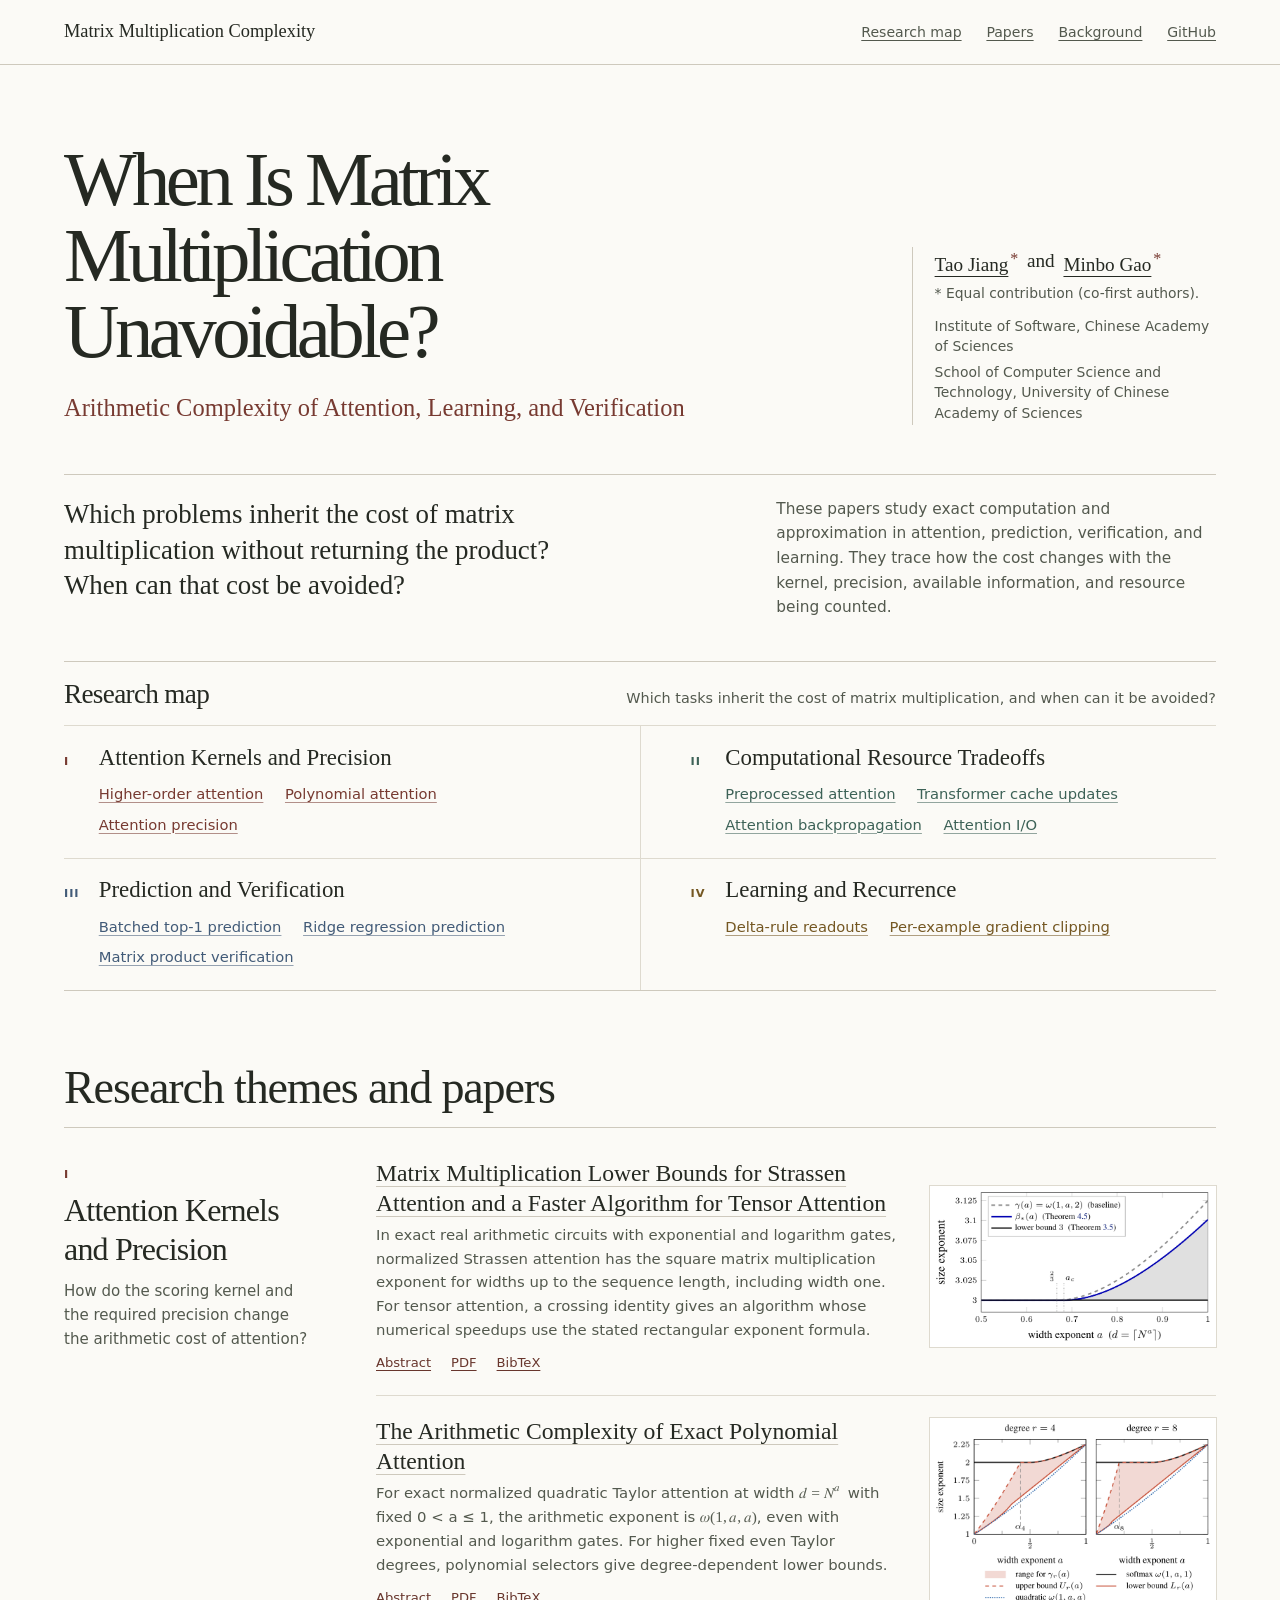
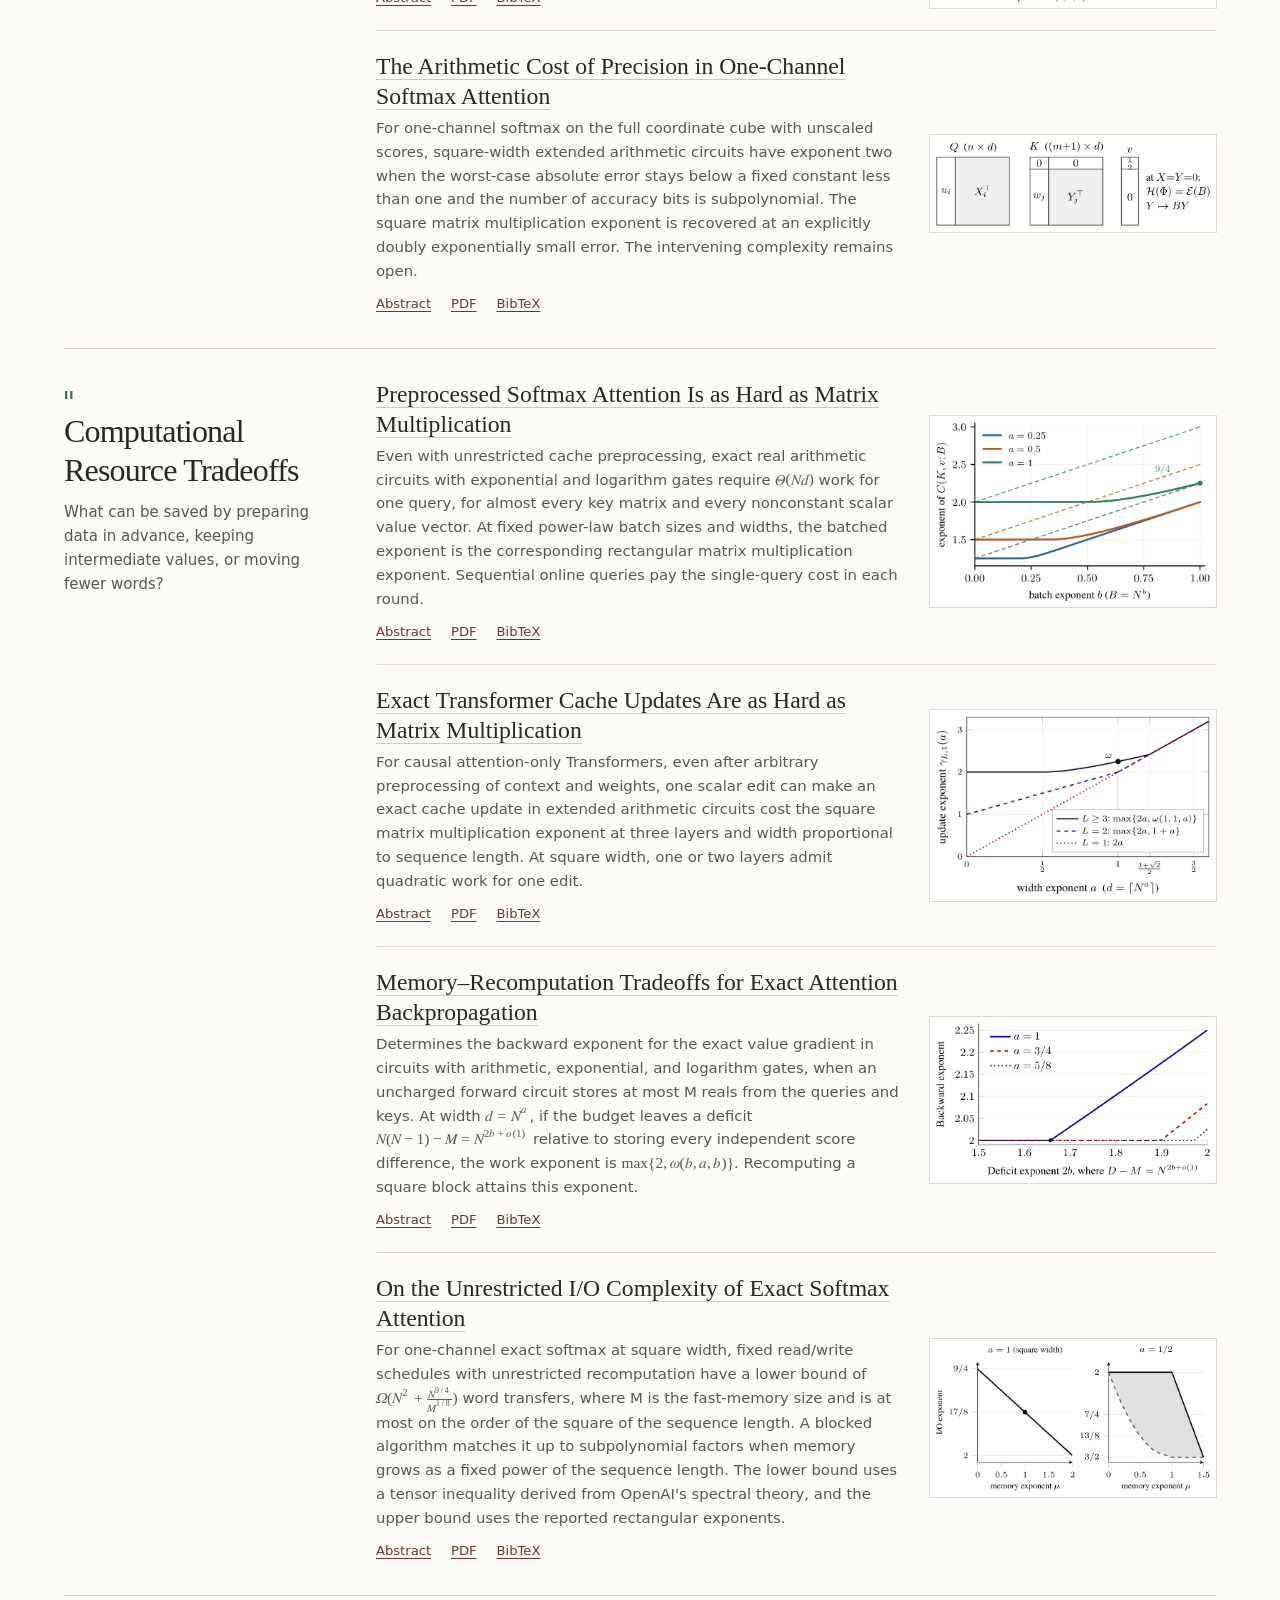
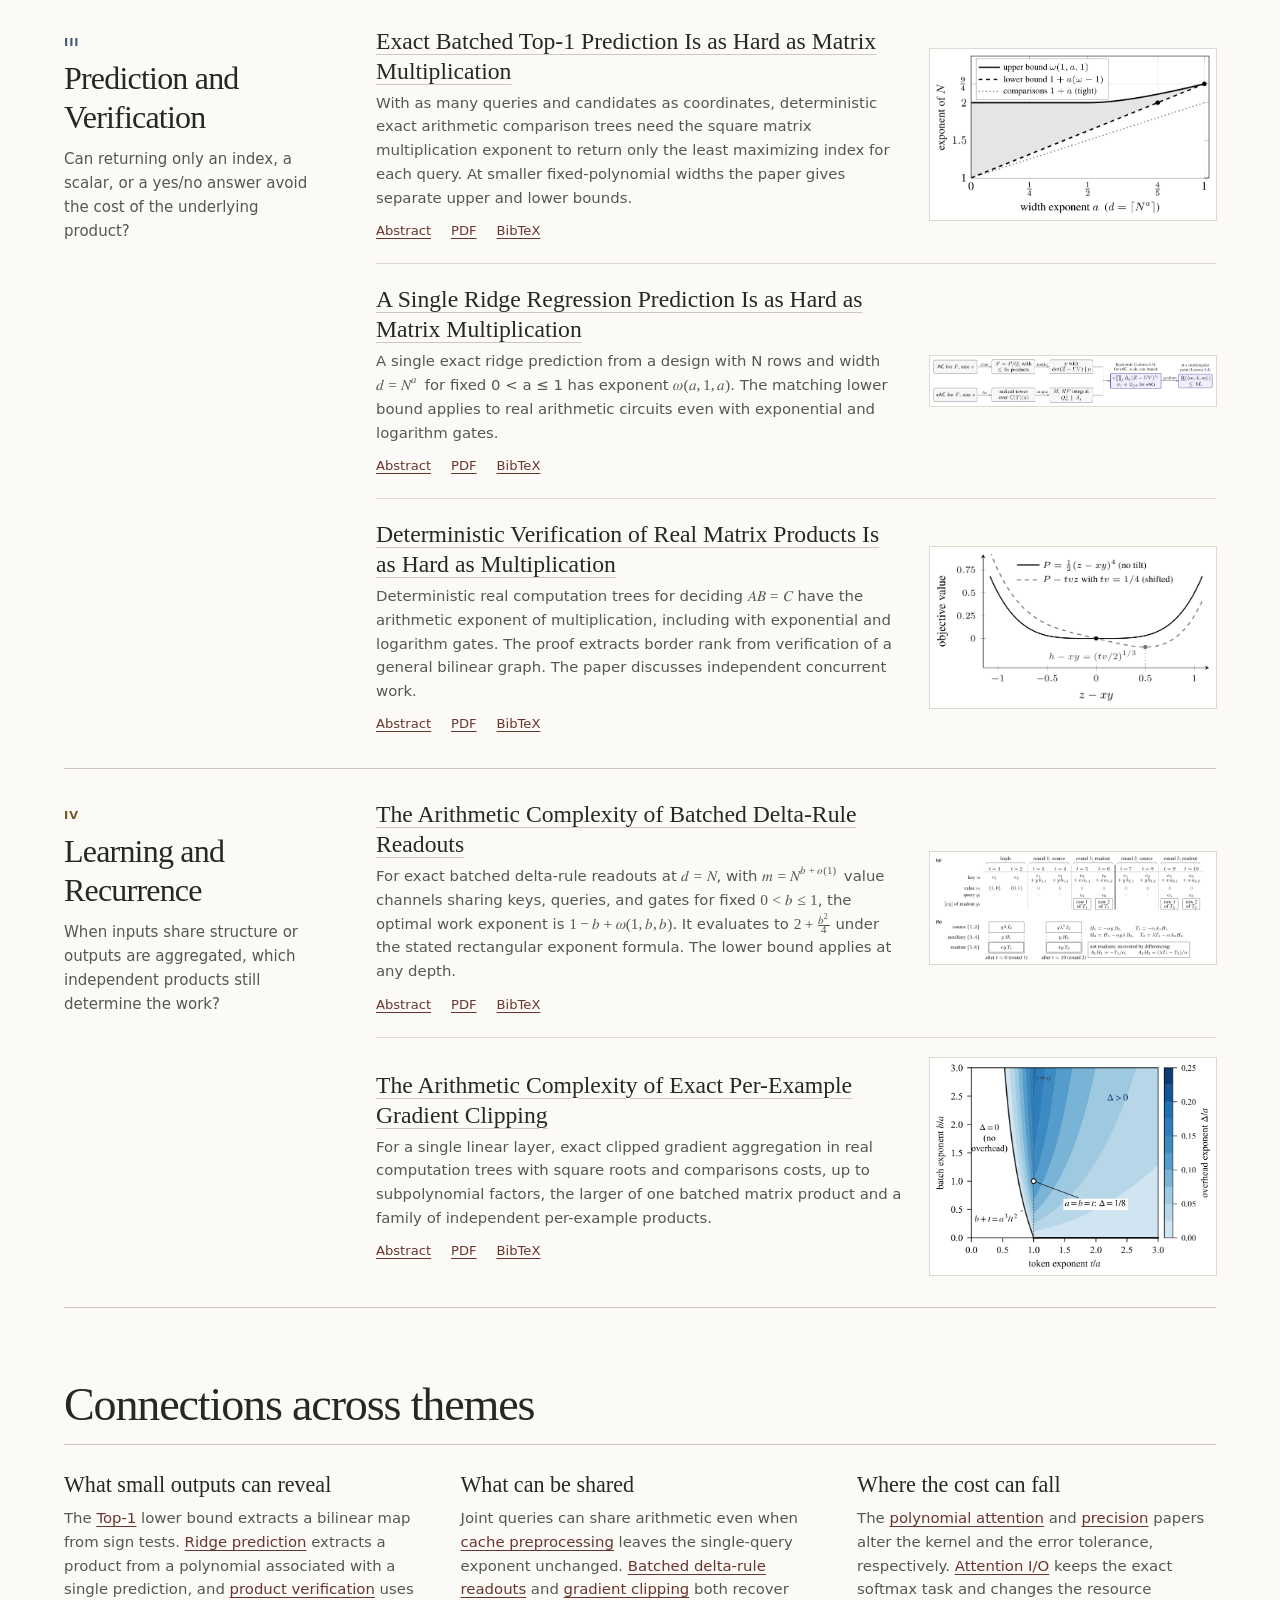
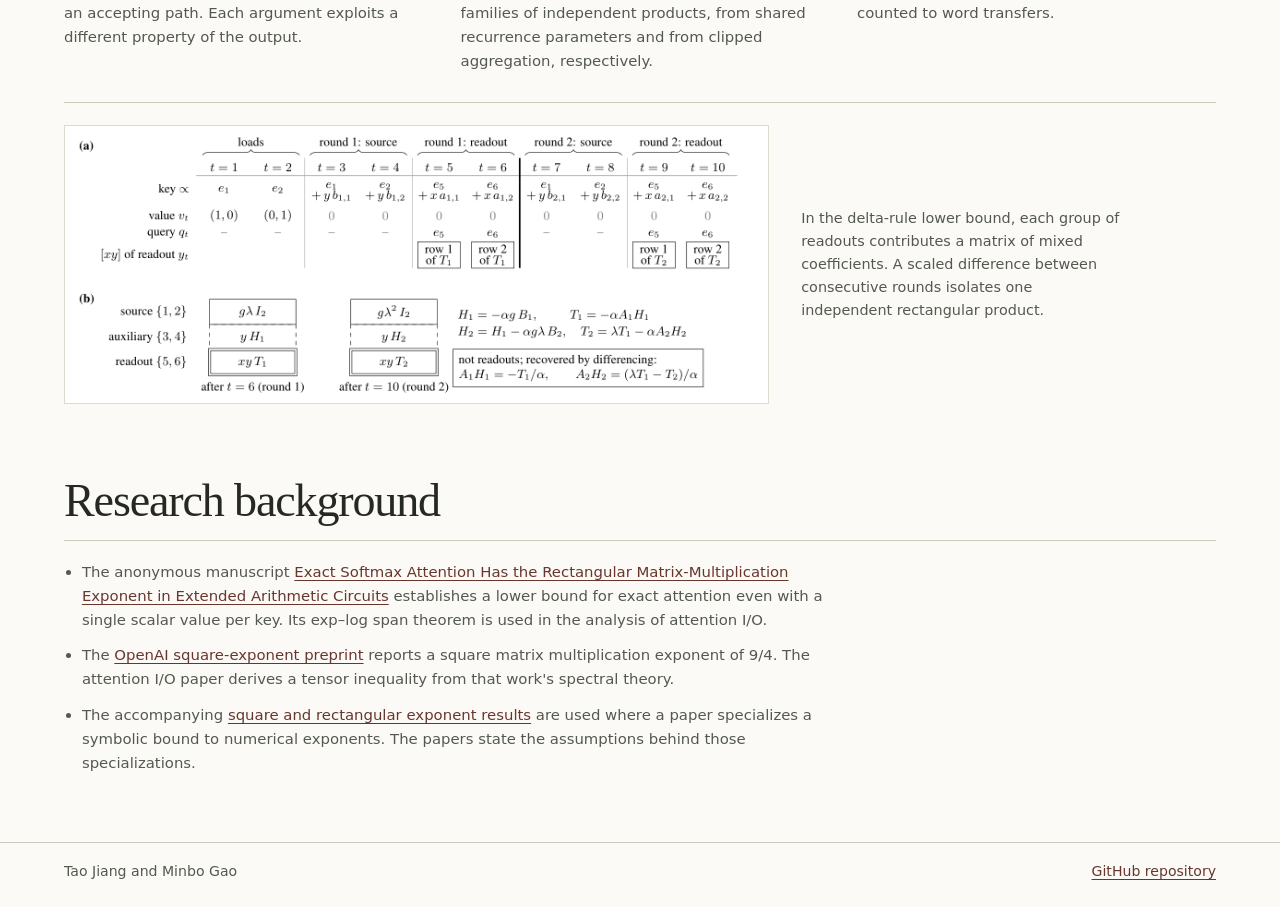
==== commit 0640b990: "Add original paper figures to the research homepage" ====
--- a/index.html
+++ b/index.html
@@ -89,31 +89,46 @@
         </div>
         <ul class="paper-list">
           <li class="paper-entry">
-            <h4><a href="preprints/strassen-and-tensor-attention/">Matrix Multiplication Lower Bounds for Strassen Attention and a Faster Algorithm for Tensor Attention</a></h4>
-            <p>In exact real arithmetic circuits with exponential and logarithm gates, normalized Strassen attention has the square matrix multiplication exponent for widths up to the sequence length, including width one. For tensor attention, a crossing identity gives an algorithm whose numerical speedups use the stated rectangular exponent formula.</p>
-            <div class="paper-links">
-              <a href="preprints/strassen-and-tensor-attention/" aria-label="Abstract for Matrix Multiplication Lower Bounds for Strassen Attention and a Faster Algorithm for Tensor Attention">Abstract</a>
-              <a href="preprints/strassen-and-tensor-attention/paper.pdf" aria-label="PDF for Matrix Multiplication Lower Bounds for Strassen Attention and a Faster Algorithm for Tensor Attention">PDF</a>
-              <a href="preprints/strassen-and-tensor-attention/#citation" aria-label="BibTeX for Matrix Multiplication Lower Bounds for Strassen Attention and a Faster Algorithm for Tensor Attention">BibTeX</a>
-            </div>
-          </li>
-          <li class="paper-entry">
-            <h4><a href="preprints/exact-polynomial-attention/">The Arithmetic Complexity of Exact Polynomial Attention</a></h4>
-            <p>For exact normalized quadratic Taylor attention at width <math xmlns="http://www.w3.org/1998/Math/MathML"><mrow><mi>d</mi><mo>=</mo><msup><mi>N</mi><mi>a</mi></msup></mrow></math> with fixed 0 &lt; a ≤ 1, the arithmetic exponent is <math xmlns="http://www.w3.org/1998/Math/MathML"><mrow><mi>ω</mi><mo>(</mo><mn>1</mn><mo>,</mo><mi>a</mi><mo>,</mo><mi>a</mi><mo>)</mo></mrow></math>, even with exponential and logarithm gates. For higher fixed even Taylor degrees, polynomial selectors give degree-dependent lower bounds.</p>
-            <div class="paper-links">
-              <a href="preprints/exact-polynomial-attention/" aria-label="Abstract for The Arithmetic Complexity of Exact Polynomial Attention">Abstract</a>
-              <a href="preprints/exact-polynomial-attention/paper.pdf" aria-label="PDF for The Arithmetic Complexity of Exact Polynomial Attention">PDF</a>
-              <a href="preprints/exact-polynomial-attention/#citation" aria-label="BibTeX for The Arithmetic Complexity of Exact Polynomial Attention">BibTeX</a>
-            </div>
-          </li>
-          <li class="paper-entry">
-            <h4><a href="preprints/arbitrarily-accurate-softmax-attention/">The Arithmetic Cost of Precision in One-Channel Softmax Attention</a></h4>
-            <p>For one-channel softmax on the full coordinate cube with unscaled scores, square-width extended arithmetic circuits have exponent two when the worst-case absolute error stays below a fixed constant less than one and the number of accuracy bits is subpolynomial. The square matrix multiplication exponent is recovered at an explicitly doubly exponentially small error. The intervening complexity remains open.</p>
-            <div class="paper-links">
-              <a href="preprints/arbitrarily-accurate-softmax-attention/" aria-label="Abstract for The Arithmetic Cost of Precision in One-Channel Softmax Attention">Abstract</a>
-              <a href="preprints/arbitrarily-accurate-softmax-attention/paper.pdf" aria-label="PDF for The Arithmetic Cost of Precision in One-Channel Softmax Attention">PDF</a>
-              <a href="preprints/arbitrarily-accurate-softmax-attention/#citation" aria-label="BibTeX for The Arithmetic Cost of Precision in One-Channel Softmax Attention">BibTeX</a>
-            </div>
+            <div class="paper-copy">
+              <h4><a href="preprints/strassen-and-tensor-attention/">Matrix Multiplication Lower Bounds for Strassen Attention and a Faster Algorithm for Tensor Attention</a></h4>
+              <p>In exact real arithmetic circuits with exponential and logarithm gates, normalized Strassen attention has the square matrix multiplication exponent for widths up to the sequence length, including width one. For tensor attention, a crossing identity gives an algorithm whose numerical speedups use the stated rectangular exponent formula.</p>
+              <div class="paper-links">
+                <a href="preprints/strassen-and-tensor-attention/" aria-label="Abstract for Matrix Multiplication Lower Bounds for Strassen Attention and a Faster Algorithm for Tensor Attention">Abstract</a>
+                <a href="preprints/strassen-and-tensor-attention/paper.pdf" aria-label="PDF for Matrix Multiplication Lower Bounds for Strassen Attention and a Faster Algorithm for Tensor Attention">PDF</a>
+                <a href="preprints/strassen-and-tensor-attention/#citation" aria-label="BibTeX for Matrix Multiplication Lower Bounds for Strassen Attention and a Faster Algorithm for Tensor Attention">BibTeX</a>
+              </div>
+            </div>
+            <a class="paper-preview" href="preprints/strassen-and-tensor-attention/figure.png" title="Open full-size figure">
+              <img src="preprints/strassen-and-tensor-attention/figure.png" width="812" height="459" alt="Tensor-attention size exponent versus width exponent" loading="lazy" decoding="async">
+            </a>
+          </li>
+          <li class="paper-entry">
+            <div class="paper-copy">
+              <h4><a href="preprints/exact-polynomial-attention/">The Arithmetic Complexity of Exact Polynomial Attention</a></h4>
+              <p>For exact normalized quadratic Taylor attention at width <math xmlns="http://www.w3.org/1998/Math/MathML"><mrow><mi>d</mi><mo>=</mo><msup><mi>N</mi><mi>a</mi></msup></mrow></math> with fixed 0 &lt; a ≤ 1, the arithmetic exponent is <math xmlns="http://www.w3.org/1998/Math/MathML"><mrow><mi>ω</mi><mo>(</mo><mn>1</mn><mo>,</mo><mi>a</mi><mo>,</mo><mi>a</mi><mo>)</mo></mrow></math>, even with exponential and logarithm gates. For higher fixed even Taylor degrees, polynomial selectors give degree-dependent lower bounds.</p>
+              <div class="paper-links">
+                <a href="preprints/exact-polynomial-attention/" aria-label="Abstract for The Arithmetic Complexity of Exact Polynomial Attention">Abstract</a>
+                <a href="preprints/exact-polynomial-attention/paper.pdf" aria-label="PDF for The Arithmetic Complexity of Exact Polynomial Attention">PDF</a>
+                <a href="preprints/exact-polynomial-attention/#citation" aria-label="BibTeX for The Arithmetic Complexity of Exact Polynomial Attention">BibTeX</a>
+              </div>
+            </div>
+            <a class="paper-preview" href="preprints/exact-polynomial-attention/figure.png" title="Open full-size figure">
+              <img src="preprints/exact-polynomial-attention/figure.png" width="818" height="544" alt="Arithmetic exponent bounds for degree-four and degree-eight polynomial attention" loading="lazy" decoding="async">
+            </a>
+          </li>
+          <li class="paper-entry">
+            <div class="paper-copy">
+              <h4><a href="preprints/arbitrarily-accurate-softmax-attention/">The Arithmetic Cost of Precision in One-Channel Softmax Attention</a></h4>
+              <p>For one-channel softmax on the full coordinate cube with unscaled scores, square-width extended arithmetic circuits have exponent two when the worst-case absolute error stays below a fixed constant less than one and the number of accuracy bits is subpolynomial. The square matrix multiplication exponent is recovered at an explicitly doubly exponentially small error. The intervening complexity remains open.</p>
+              <div class="paper-links">
+                <a href="preprints/arbitrarily-accurate-softmax-attention/" aria-label="Abstract for The Arithmetic Cost of Precision in One-Channel Softmax Attention">Abstract</a>
+                <a href="preprints/arbitrarily-accurate-softmax-attention/paper.pdf" aria-label="PDF for The Arithmetic Cost of Precision in One-Channel Softmax Attention">PDF</a>
+                <a href="preprints/arbitrarily-accurate-softmax-attention/#citation" aria-label="BibTeX for The Arithmetic Cost of Precision in One-Channel Softmax Attention">BibTeX</a>
+              </div>
+            </div>
+            <a class="paper-preview" href="preprints/arbitrarily-accurate-softmax-attention/figure.png" title="Open full-size figure">
+              <img src="preprints/arbitrarily-accurate-softmax-attention/figure.png" width="814" height="275" alt="Query and key matrices used as marker inputs in the lower-bound proof" loading="lazy" decoding="async">
+            </a>
           </li>
         </ul>
       </section>
@@ -125,40 +140,60 @@
         </div>
         <ul class="paper-list">
           <li class="paper-entry">
-            <h4><a href="preprints/preprocessed-softmax-attention/">Preprocessed Softmax Attention Is as Hard as Matrix Multiplication</a></h4>
-            <p>Even with unrestricted cache preprocessing, exact real arithmetic circuits with exponential and logarithm gates require <math xmlns="http://www.w3.org/1998/Math/MathML"><mrow><mi>Θ</mi><mo>(</mo><mi>N</mi><mi>d</mi><mo>)</mo></mrow></math> work for one query, for almost every key matrix and every nonconstant scalar value vector. At fixed power-law batch sizes and widths, the batched exponent is the corresponding rectangular matrix multiplication exponent. Sequential online queries pay the single-query cost in each round.</p>
-            <div class="paper-links">
-              <a href="preprints/preprocessed-softmax-attention/" aria-label="Abstract for Preprocessed Softmax Attention Is as Hard as Matrix Multiplication">Abstract</a>
-              <a href="preprints/preprocessed-softmax-attention/paper.pdf" aria-label="PDF for Preprocessed Softmax Attention Is as Hard as Matrix Multiplication">PDF</a>
-              <a href="preprints/preprocessed-softmax-attention/#citation" aria-label="BibTeX for Preprocessed Softmax Attention Is as Hard as Matrix Multiplication">BibTeX</a>
-            </div>
-          </li>
-          <li class="paper-entry">
-            <h4><a href="preprints/exact-transformer-cache-updates/">Exact Transformer Cache Updates Are as Hard as Matrix Multiplication</a></h4>
-            <p>For causal attention-only Transformers, even after arbitrary preprocessing of context and weights, one scalar edit can make an exact cache update in extended arithmetic circuits cost the square matrix multiplication exponent at three layers and width proportional to sequence length. At square width, one or two layers admit quadratic work for one edit.</p>
-            <div class="paper-links">
-              <a href="preprints/exact-transformer-cache-updates/" aria-label="Abstract for Exact Transformer Cache Updates Are as Hard as Matrix Multiplication">Abstract</a>
-              <a href="preprints/exact-transformer-cache-updates/paper.pdf" aria-label="PDF for Exact Transformer Cache Updates Are as Hard as Matrix Multiplication">PDF</a>
-              <a href="preprints/exact-transformer-cache-updates/#citation" aria-label="BibTeX for Exact Transformer Cache Updates Are as Hard as Matrix Multiplication">BibTeX</a>
-            </div>
-          </li>
-          <li class="paper-entry">
-            <h4><a href="preprints/memory-recomputation-attention/">Memory–Recomputation Tradeoffs for Exact Attention Backpropagation</a></h4>
-            <p>Determines the backward exponent for the exact value gradient in circuits with arithmetic, exponential, and logarithm gates, when an uncharged forward circuit stores at most M reals from the queries and keys. At width <math xmlns="http://www.w3.org/1998/Math/MathML"><mrow><mi>d</mi><mo>=</mo><msup><mi>N</mi><mi>a</mi></msup></mrow></math>, if the budget leaves a deficit <math xmlns="http://www.w3.org/1998/Math/MathML"><mrow><mi>N</mi><mo>(</mo><mi>N</mi><mo>−</mo><mn>1</mn><mo>)</mo><mo>−</mo><mi>M</mi><mo>=</mo><msup><mi>N</mi><mrow><mn>2</mn><mi>b</mi><mo>+</mo><mrow><mi>o</mi><mo>(</mo><mn>1</mn><mo>)</mo></mrow></mrow></msup></mrow></math> relative to storing every independent score difference, the work exponent is <math xmlns="http://www.w3.org/1998/Math/MathML"><mrow><mi>max</mi><mo>{</mo><mn>2</mn><mo>,</mo><mrow><mi>ω</mi><mo>(</mo><mi>b</mi><mo>,</mo><mi>a</mi><mo>,</mo><mi>b</mi><mo>)</mo></mrow><mo>}</mo></mrow></math>. Recomputing a square block attains this exponent.</p>
-            <div class="paper-links">
-              <a href="preprints/memory-recomputation-attention/" aria-label="Abstract for Memory–Recomputation Tradeoffs for Exact Attention Backpropagation">Abstract</a>
-              <a href="preprints/memory-recomputation-attention/paper.pdf" aria-label="PDF for Memory–Recomputation Tradeoffs for Exact Attention Backpropagation">PDF</a>
-              <a href="preprints/memory-recomputation-attention/#citation" aria-label="BibTeX for Memory–Recomputation Tradeoffs for Exact Attention Backpropagation">BibTeX</a>
-            </div>
-          </li>
-          <li class="paper-entry">
-            <h4><a href="preprints/unrestricted-attention-io/">On the Unrestricted I/O Complexity of Exact Softmax Attention</a></h4>
-            <p>For one-channel exact softmax at square width, fixed read/write schedules with unrestricted recomputation have a lower bound of <math xmlns="http://www.w3.org/1998/Math/MathML"><mrow><mi>Ω</mi><mo>(</mo><msup><mi>N</mi><mn>2</mn></msup><mo>+</mo><mfrac><msup><mi>N</mi><mrow><mn>9</mn><mo>/</mo><mn>4</mn></mrow></msup><msup><mi>M</mi><mrow><mn>1</mn><mo>/</mo><mn>8</mn></mrow></msup></mfrac><mo>)</mo></mrow></math> word transfers, where M is the fast-memory size and is at most on the order of the square of the sequence length. A blocked algorithm matches it up to subpolynomial factors when memory grows as a fixed power of the sequence length. The lower bound uses a tensor inequality derived from OpenAI&#x27;s spectral theory, and the upper bound uses the reported rectangular exponents.</p>
-            <div class="paper-links">
-              <a href="preprints/unrestricted-attention-io/" aria-label="Abstract for On the Unrestricted I/O Complexity of Exact Softmax Attention">Abstract</a>
-              <a href="preprints/unrestricted-attention-io/paper.pdf" aria-label="PDF for On the Unrestricted I/O Complexity of Exact Softmax Attention">PDF</a>
-              <a href="preprints/unrestricted-attention-io/#citation" aria-label="BibTeX for On the Unrestricted I/O Complexity of Exact Softmax Attention">BibTeX</a>
-            </div>
+            <div class="paper-copy">
+              <h4><a href="preprints/preprocessed-softmax-attention/">Preprocessed Softmax Attention Is as Hard as Matrix Multiplication</a></h4>
+              <p>Even with unrestricted cache preprocessing, exact real arithmetic circuits with exponential and logarithm gates require <math xmlns="http://www.w3.org/1998/Math/MathML"><mrow><mi>Θ</mi><mo>(</mo><mi>N</mi><mi>d</mi><mo>)</mo></mrow></math> work for one query, for almost every key matrix and every nonconstant scalar value vector. At fixed power-law batch sizes and widths, the batched exponent is the corresponding rectangular matrix multiplication exponent. Sequential online queries pay the single-query cost in each round.</p>
+              <div class="paper-links">
+                <a href="preprints/preprocessed-softmax-attention/" aria-label="Abstract for Preprocessed Softmax Attention Is as Hard as Matrix Multiplication">Abstract</a>
+                <a href="preprints/preprocessed-softmax-attention/paper.pdf" aria-label="PDF for Preprocessed Softmax Attention Is as Hard as Matrix Multiplication">PDF</a>
+                <a href="preprints/preprocessed-softmax-attention/#citation" aria-label="BibTeX for Preprocessed Softmax Attention Is as Hard as Matrix Multiplication">BibTeX</a>
+              </div>
+            </div>
+            <a class="paper-preview" href="preprints/preprocessed-softmax-attention/figure.png" title="Open full-size figure">
+              <img src="preprints/preprocessed-softmax-attention/figure.png" width="806" height="540" alt="Arithmetic exponents versus query batch size for three key widths" loading="lazy" decoding="async">
+            </a>
+          </li>
+          <li class="paper-entry">
+            <div class="paper-copy">
+              <h4><a href="preprints/exact-transformer-cache-updates/">Exact Transformer Cache Updates Are as Hard as Matrix Multiplication</a></h4>
+              <p>For causal attention-only Transformers, even after arbitrary preprocessing of context and weights, one scalar edit can make an exact cache update in extended arithmetic circuits cost the square matrix multiplication exponent at three layers and width proportional to sequence length. At square width, one or two layers admit quadratic work for one edit.</p>
+              <div class="paper-links">
+                <a href="preprints/exact-transformer-cache-updates/" aria-label="Abstract for Exact Transformer Cache Updates Are as Hard as Matrix Multiplication">Abstract</a>
+                <a href="preprints/exact-transformer-cache-updates/paper.pdf" aria-label="PDF for Exact Transformer Cache Updates Are as Hard as Matrix Multiplication">PDF</a>
+                <a href="preprints/exact-transformer-cache-updates/#citation" aria-label="BibTeX for Exact Transformer Cache Updates Are as Hard as Matrix Multiplication">BibTeX</a>
+              </div>
+            </div>
+            <a class="paper-preview" href="preprints/exact-transformer-cache-updates/figure.png" title="Open full-size figure">
+              <img src="preprints/exact-transformer-cache-updates/figure.png" width="760" height="510" alt="Exact cache-update exponents versus width for one, two, and at least three layers" loading="lazy" decoding="async">
+            </a>
+          </li>
+          <li class="paper-entry">
+            <div class="paper-copy">
+              <h4><a href="preprints/memory-recomputation-attention/">Memory–Recomputation Tradeoffs for Exact Attention Backpropagation</a></h4>
+              <p>Determines the backward exponent for the exact value gradient in circuits with arithmetic, exponential, and logarithm gates, when an uncharged forward circuit stores at most M reals from the queries and keys. At width <math xmlns="http://www.w3.org/1998/Math/MathML"><mrow><mi>d</mi><mo>=</mo><msup><mi>N</mi><mi>a</mi></msup></mrow></math>, if the budget leaves a deficit <math xmlns="http://www.w3.org/1998/Math/MathML"><mrow><mi>N</mi><mo>(</mo><mi>N</mi><mo>−</mo><mn>1</mn><mo>)</mo><mo>−</mo><mi>M</mi><mo>=</mo><msup><mi>N</mi><mrow><mn>2</mn><mi>b</mi><mo>+</mo><mrow><mi>o</mi><mo>(</mo><mn>1</mn><mo>)</mo></mrow></mrow></msup></mrow></math> relative to storing every independent score difference, the work exponent is <math xmlns="http://www.w3.org/1998/Math/MathML"><mrow><mi>max</mi><mo>{</mo><mn>2</mn><mo>,</mo><mrow><mi>ω</mi><mo>(</mo><mi>b</mi><mo>,</mo><mi>a</mi><mo>,</mo><mi>b</mi><mo>)</mo></mrow><mo>}</mo></mrow></math>. Recomputing a square block attains this exponent.</p>
+              <div class="paper-links">
+                <a href="preprints/memory-recomputation-attention/" aria-label="Abstract for Memory–Recomputation Tradeoffs for Exact Attention Backpropagation">Abstract</a>
+                <a href="preprints/memory-recomputation-attention/paper.pdf" aria-label="PDF for Memory–Recomputation Tradeoffs for Exact Attention Backpropagation">PDF</a>
+                <a href="preprints/memory-recomputation-attention/#citation" aria-label="BibTeX for Memory–Recomputation Tradeoffs for Exact Attention Backpropagation">BibTeX</a>
+              </div>
+            </div>
+            <a class="paper-preview" href="preprints/memory-recomputation-attention/figure.png" title="Open full-size figure">
+              <img src="preprints/memory-recomputation-attention/figure.png" width="805" height="467" alt="Backward-pass exponent versus the number of unstored score differences" loading="lazy" decoding="async">
+            </a>
+          </li>
+          <li class="paper-entry">
+            <div class="paper-copy">
+              <h4><a href="preprints/unrestricted-attention-io/">On the Unrestricted I/O Complexity of Exact Softmax Attention</a></h4>
+              <p>For one-channel exact softmax at square width, fixed read/write schedules with unrestricted recomputation have a lower bound of <math xmlns="http://www.w3.org/1998/Math/MathML"><mrow><mi>Ω</mi><mo>(</mo><msup><mi>N</mi><mn>2</mn></msup><mo>+</mo><mfrac><msup><mi>N</mi><mrow><mn>9</mn><mo>/</mo><mn>4</mn></mrow></msup><msup><mi>M</mi><mrow><mn>1</mn><mo>/</mo><mn>8</mn></mrow></msup></mfrac><mo>)</mo></mrow></math> word transfers, where M is the fast-memory size and is at most on the order of the square of the sequence length. A blocked algorithm matches it up to subpolynomial factors when memory grows as a fixed power of the sequence length. The lower bound uses a tensor inequality derived from OpenAI&#x27;s spectral theory, and the upper bound uses the reported rectangular exponents.</p>
+              <div class="paper-links">
+                <a href="preprints/unrestricted-attention-io/" aria-label="Abstract for On the Unrestricted I/O Complexity of Exact Softmax Attention">Abstract</a>
+                <a href="preprints/unrestricted-attention-io/paper.pdf" aria-label="PDF for On the Unrestricted I/O Complexity of Exact Softmax Attention">PDF</a>
+                <a href="preprints/unrestricted-attention-io/#citation" aria-label="BibTeX for On the Unrestricted I/O Complexity of Exact Softmax Attention">BibTeX</a>
+              </div>
+            </div>
+            <a class="paper-preview" href="preprints/unrestricted-attention-io/figure.png" title="Open full-size figure">
+              <img src="preprints/unrestricted-attention-io/figure.png" width="799" height="440" alt="I/O exponents versus fast-memory size at square and smaller widths" loading="lazy" decoding="async">
+            </a>
           </li>
         </ul>
       </section>
@@ -170,31 +205,46 @@
         </div>
         <ul class="paper-list">
           <li class="paper-entry">
-            <h4><a href="preprints/exact-batched-top1/">Exact Batched Top-1 Prediction Is as Hard as Matrix Multiplication</a></h4>
-            <p>With as many queries and candidates as coordinates, deterministic exact arithmetic comparison trees need the square matrix multiplication exponent to return only the least maximizing index for each query. At smaller fixed-polynomial widths the paper gives separate upper and lower bounds.</p>
-            <div class="paper-links">
-              <a href="preprints/exact-batched-top1/" aria-label="Abstract for Exact Batched Top-1 Prediction Is as Hard as Matrix Multiplication">Abstract</a>
-              <a href="preprints/exact-batched-top1/paper.pdf" aria-label="PDF for Exact Batched Top-1 Prediction Is as Hard as Matrix Multiplication">PDF</a>
-              <a href="preprints/exact-batched-top1/#citation" aria-label="BibTeX for Exact Batched Top-1 Prediction Is as Hard as Matrix Multiplication">BibTeX</a>
-            </div>
-          </li>
-          <li class="paper-entry">
-            <h4><a href="preprints/exact-ridge-prediction/">A Single Ridge Regression Prediction Is as Hard as Matrix Multiplication</a></h4>
-            <p>A single exact ridge prediction from a design with N rows and width <math xmlns="http://www.w3.org/1998/Math/MathML"><mrow><mi>d</mi><mo>=</mo><msup><mi>N</mi><mi>a</mi></msup></mrow></math> for fixed 0 &lt; a ≤ 1 has exponent <math xmlns="http://www.w3.org/1998/Math/MathML"><mrow><mi>ω</mi><mo>(</mo><mi>a</mi><mo>,</mo><mn>1</mn><mo>,</mo><mi>a</mi><mo>)</mo></mrow></math>. The matching lower bound applies to real arithmetic circuits even with exponential and logarithm gates.</p>
-            <div class="paper-links">
-              <a href="preprints/exact-ridge-prediction/" aria-label="Abstract for A Single Ridge Regression Prediction Is as Hard as Matrix Multiplication">Abstract</a>
-              <a href="preprints/exact-ridge-prediction/paper.pdf" aria-label="PDF for A Single Ridge Regression Prediction Is as Hard as Matrix Multiplication">PDF</a>
-              <a href="preprints/exact-ridge-prediction/#citation" aria-label="BibTeX for A Single Ridge Regression Prediction Is as Hard as Matrix Multiplication">BibTeX</a>
-            </div>
-          </li>
-          <li class="paper-entry">
-            <h4><a href="preprints/deterministic-matrix-product-verification/">Deterministic Verification of Real Matrix Products Is as Hard as Multiplication</a></h4>
-            <p>Deterministic real computation trees for deciding <math xmlns="http://www.w3.org/1998/Math/MathML"><mrow><mi>A</mi><mi>B</mi><mo>=</mo><mi>C</mi></mrow></math> have the arithmetic exponent of multiplication, including with exponential and logarithm gates. The proof extracts border rank from verification of a general bilinear graph. The paper discusses independent concurrent work.</p>
-            <div class="paper-links">
-              <a href="preprints/deterministic-matrix-product-verification/" aria-label="Abstract for Deterministic Verification of Real Matrix Products Is as Hard as Multiplication">Abstract</a>
-              <a href="preprints/deterministic-matrix-product-verification/paper.pdf" aria-label="PDF for Deterministic Verification of Real Matrix Products Is as Hard as Multiplication">PDF</a>
-              <a href="preprints/deterministic-matrix-product-verification/#citation" aria-label="BibTeX for Deterministic Verification of Real Matrix Products Is as Hard as Multiplication">BibTeX</a>
-            </div>
+            <div class="paper-copy">
+              <h4><a href="preprints/exact-batched-top1/">Exact Batched Top-1 Prediction Is as Hard as Matrix Multiplication</a></h4>
+              <p>With as many queries and candidates as coordinates, deterministic exact arithmetic comparison trees need the square matrix multiplication exponent to return only the least maximizing index for each query. At smaller fixed-polynomial widths the paper gives separate upper and lower bounds.</p>
+              <div class="paper-links">
+                <a href="preprints/exact-batched-top1/" aria-label="Abstract for Exact Batched Top-1 Prediction Is as Hard as Matrix Multiplication">Abstract</a>
+                <a href="preprints/exact-batched-top1/paper.pdf" aria-label="PDF for Exact Batched Top-1 Prediction Is as Hard as Matrix Multiplication">PDF</a>
+                <a href="preprints/exact-batched-top1/#citation" aria-label="BibTeX for Exact Batched Top-1 Prediction Is as Hard as Matrix Multiplication">BibTeX</a>
+              </div>
+            </div>
+            <a class="paper-preview" href="preprints/exact-batched-top1/figure.png" title="Open full-size figure">
+              <img src="preprints/exact-batched-top1/figure.png" width="773" height="462" alt="Arithmetic and comparison bounds as query width changes" loading="lazy" decoding="async">
+            </a>
+          </li>
+          <li class="paper-entry">
+            <div class="paper-copy">
+              <h4><a href="preprints/exact-ridge-prediction/">A Single Ridge Regression Prediction Is as Hard as Matrix Multiplication</a></h4>
+              <p>A single exact ridge prediction from a design with N rows and width <math xmlns="http://www.w3.org/1998/Math/MathML"><mrow><mi>d</mi><mo>=</mo><msup><mi>N</mi><mi>a</mi></msup></mrow></math> for fixed 0 &lt; a ≤ 1 has exponent <math xmlns="http://www.w3.org/1998/Math/MathML"><mrow><mi>ω</mi><mo>(</mo><mi>a</mi><mo>,</mo><mn>1</mn><mo>,</mo><mi>a</mi><mo>)</mo></mrow></math>. The matching lower bound applies to real arithmetic circuits even with exponential and logarithm gates.</p>
+              <div class="paper-links">
+                <a href="preprints/exact-ridge-prediction/" aria-label="Abstract for A Single Ridge Regression Prediction Is as Hard as Matrix Multiplication">Abstract</a>
+                <a href="preprints/exact-ridge-prediction/paper.pdf" aria-label="PDF for A Single Ridge Regression Prediction Is as Hard as Matrix Multiplication">PDF</a>
+                <a href="preprints/exact-ridge-prediction/#citation" aria-label="BibTeX for A Single Ridge Regression Prediction Is as Hard as Matrix Multiplication">BibTeX</a>
+              </div>
+            </div>
+            <a class="paper-preview" href="preprints/exact-ridge-prediction/figure.png" title="Open full-size figure">
+              <img src="preprints/exact-ridge-prediction/figure.png" width="1422" height="248" alt="Proof structure for the lower bounds in arithmetic and extended arithmetic circuits" loading="lazy" decoding="async">
+            </a>
+          </li>
+          <li class="paper-entry">
+            <div class="paper-copy">
+              <h4><a href="preprints/deterministic-matrix-product-verification/">Deterministic Verification of Real Matrix Products Is as Hard as Multiplication</a></h4>
+              <p>Deterministic real computation trees for deciding <math xmlns="http://www.w3.org/1998/Math/MathML"><mrow><mi>A</mi><mi>B</mi><mo>=</mo><mi>C</mi></mrow></math> have the arithmetic exponent of multiplication, including with exponential and logarithm gates. The proof extracts border rank from verification of a general bilinear graph. The paper discusses independent concurrent work.</p>
+              <div class="paper-links">
+                <a href="preprints/deterministic-matrix-product-verification/" aria-label="Abstract for Deterministic Verification of Real Matrix Products Is as Hard as Multiplication">Abstract</a>
+                <a href="preprints/deterministic-matrix-product-verification/paper.pdf" aria-label="PDF for Deterministic Verification of Real Matrix Products Is as Hard as Multiplication">PDF</a>
+                <a href="preprints/deterministic-matrix-product-verification/#citation" aria-label="BibTeX for Deterministic Verification of Real Matrix Products Is as Hard as Multiplication">BibTeX</a>
+              </div>
+            </div>
+            <a class="paper-preview" href="preprints/deterministic-matrix-product-verification/figure.png" title="Open full-size figure">
+              <img src="preprints/deterministic-matrix-product-verification/figure.png" width="734" height="413" alt="Residual potential before and after a linear tilt" loading="lazy" decoding="async">
+            </a>
           </li>
         </ul>
       </section>
@@ -206,22 +256,32 @@
         </div>
         <ul class="paper-list">
           <li class="paper-entry">
-            <h4><a href="preprints/delta-rule-work-depth/">The Arithmetic Complexity of Batched Delta-Rule Readouts</a></h4>
-            <p>For exact batched delta-rule readouts at <math xmlns="http://www.w3.org/1998/Math/MathML"><mrow><mi>d</mi><mo>=</mo><mi>N</mi></mrow></math>, with <math xmlns="http://www.w3.org/1998/Math/MathML"><mrow><mi>m</mi><mo>=</mo><msup><mi>N</mi><mrow><mi>b</mi><mo>+</mo><mrow><mi>o</mi><mo>(</mo><mn>1</mn><mo>)</mo></mrow></mrow></msup></mrow></math> value channels sharing keys, queries, and gates for fixed <math xmlns="http://www.w3.org/1998/Math/MathML"><mrow><mn>0</mn><mo>&lt;</mo><mi>b</mi><mo>≤</mo><mn>1</mn></mrow></math>, the optimal work exponent is <math xmlns="http://www.w3.org/1998/Math/MathML"><mrow><mn>1</mn><mo>−</mo><mi>b</mi><mo>+</mo><mrow><mi>ω</mi><mo>(</mo><mn>1</mn><mo>,</mo><mi>b</mi><mo>,</mo><mi>b</mi><mo>)</mo></mrow></mrow></math>. It evaluates to <math xmlns="http://www.w3.org/1998/Math/MathML"><mrow><mn>2</mn><mo>+</mo><mrow><mfrac><msup><mi>b</mi><mn>2</mn></msup><mn>4</mn></mfrac></mrow></mrow></math> under the stated rectangular exponent formula. The lower bound applies at any depth.</p>
-            <div class="paper-links">
-              <a href="preprints/delta-rule-work-depth/" aria-label="Abstract for The Arithmetic Complexity of Batched Delta-Rule Readouts">Abstract</a>
-              <a href="preprints/delta-rule-work-depth/paper.pdf" aria-label="PDF for The Arithmetic Complexity of Batched Delta-Rule Readouts">PDF</a>
-              <a href="preprints/delta-rule-work-depth/#citation" aria-label="BibTeX for The Arithmetic Complexity of Batched Delta-Rule Readouts">BibTeX</a>
-            </div>
-          </li>
-          <li class="paper-entry">
-            <h4><a href="preprints/exact-per-example-gradient-clipping/">The Arithmetic Complexity of Exact Per-Example Gradient Clipping</a></h4>
-            <p>For a single linear layer, exact clipped gradient aggregation in real computation trees with square roots and comparisons costs, up to subpolynomial factors, the larger of one batched matrix product and a family of independent per-example products.</p>
-            <div class="paper-links">
-              <a href="preprints/exact-per-example-gradient-clipping/" aria-label="Abstract for The Arithmetic Complexity of Exact Per-Example Gradient Clipping">Abstract</a>
-              <a href="preprints/exact-per-example-gradient-clipping/paper.pdf" aria-label="PDF for The Arithmetic Complexity of Exact Per-Example Gradient Clipping">PDF</a>
-              <a href="preprints/exact-per-example-gradient-clipping/#citation" aria-label="BibTeX for The Arithmetic Complexity of Exact Per-Example Gradient Clipping">BibTeX</a>
-            </div>
+            <div class="paper-copy">
+              <h4><a href="preprints/delta-rule-work-depth/">The Arithmetic Complexity of Batched Delta-Rule Readouts</a></h4>
+              <p>For exact batched delta-rule readouts at <math xmlns="http://www.w3.org/1998/Math/MathML"><mrow><mi>d</mi><mo>=</mo><mi>N</mi></mrow></math>, with <math xmlns="http://www.w3.org/1998/Math/MathML"><mrow><mi>m</mi><mo>=</mo><msup><mi>N</mi><mrow><mi>b</mi><mo>+</mo><mrow><mi>o</mi><mo>(</mo><mn>1</mn><mo>)</mo></mrow></mrow></msup></mrow></math> value channels sharing keys, queries, and gates for fixed <math xmlns="http://www.w3.org/1998/Math/MathML"><mrow><mn>0</mn><mo>&lt;</mo><mi>b</mi><mo>≤</mo><mn>1</mn></mrow></math>, the optimal work exponent is <math xmlns="http://www.w3.org/1998/Math/MathML"><mrow><mn>1</mn><mo>−</mo><mi>b</mi><mo>+</mo><mrow><mi>ω</mi><mo>(</mo><mn>1</mn><mo>,</mo><mi>b</mi><mo>,</mo><mi>b</mi><mo>)</mo></mrow></mrow></math>. It evaluates to <math xmlns="http://www.w3.org/1998/Math/MathML"><mrow><mn>2</mn><mo>+</mo><mrow><mfrac><msup><mi>b</mi><mn>2</mn></msup><mn>4</mn></mfrac></mrow></mrow></math> under the stated rectangular exponent formula. The lower bound applies at any depth.</p>
+              <div class="paper-links">
+                <a href="preprints/delta-rule-work-depth/" aria-label="Abstract for The Arithmetic Complexity of Batched Delta-Rule Readouts">Abstract</a>
+                <a href="preprints/delta-rule-work-depth/paper.pdf" aria-label="PDF for The Arithmetic Complexity of Batched Delta-Rule Readouts">PDF</a>
+                <a href="preprints/delta-rule-work-depth/#citation" aria-label="BibTeX for The Arithmetic Complexity of Batched Delta-Rule Readouts">BibTeX</a>
+              </div>
+            </div>
+            <a class="paper-preview" href="assets/delta-rule-work-depth.png" title="Open full-size figure">
+              <img src="assets/delta-rule-work-depth.png" width="1524" height="600" alt="Two rounds of the lower-bound construction for batched Delta Rule readouts" loading="lazy" decoding="async">
+            </a>
+          </li>
+          <li class="paper-entry">
+            <div class="paper-copy">
+              <h4><a href="preprints/exact-per-example-gradient-clipping/">The Arithmetic Complexity of Exact Per-Example Gradient Clipping</a></h4>
+              <p>For a single linear layer, exact clipped gradient aggregation in real computation trees with square roots and comparisons costs, up to subpolynomial factors, the larger of one batched matrix product and a family of independent per-example products.</p>
+              <div class="paper-links">
+                <a href="preprints/exact-per-example-gradient-clipping/" aria-label="Abstract for The Arithmetic Complexity of Exact Per-Example Gradient Clipping">Abstract</a>
+                <a href="preprints/exact-per-example-gradient-clipping/paper.pdf" aria-label="PDF for The Arithmetic Complexity of Exact Per-Example Gradient Clipping">PDF</a>
+                <a href="preprints/exact-per-example-gradient-clipping/#citation" aria-label="BibTeX for The Arithmetic Complexity of Exact Per-Example Gradient Clipping">BibTeX</a>
+              </div>
+            </div>
+            <a class="paper-preview" href="preprints/exact-per-example-gradient-clipping/figure.png" title="Open full-size figure">
+              <img src="preprints/exact-per-example-gradient-clipping/figure.png" width="804" height="613" alt="Overhead exponent for exact gradient clipping as token and batch exponents vary" loading="lazy" decoding="async">
+            </a>
           </li>
         </ul>
       </section>
--- a/assets/research.css
+++ b/assets/research.css
@@ -72,7 +72,13 @@
 .theme-heading h3 { margin-block: 0.35rem 0.62rem; font-size: clamp(1.45rem, 3vw, 2rem); letter-spacing: -0.025em; }
 .theme-heading p { max-inline-size: 28ch; color: var(--muted); font-size: 0.94rem; }
 .paper-list { list-style: none; padding: 0; }
-.paper-entry { padding-block: 1.05rem; }
+.paper-entry {
+  display: grid;
+  grid-template-columns: minmax(0, 1fr) min(34%, 18rem);
+  align-items: center;
+  gap: 1rem clamp(1rem, 2.25vw, 2rem);
+  padding-block: 1.25rem;
+}
 .paper-entry + .paper-entry { border-block-start: 1px solid var(--subtle-rule); }
 .paper-entry:first-child { padding-block-start: 0; }
 .paper-entry:last-child { padding-block-end: 0; }
@@ -82,6 +88,14 @@
 .paper-entry p { max-inline-size: 69ch; margin-top: 0.37rem; color: var(--muted); font-size: 0.93rem; }
 .paper-links { display: flex; flex-wrap: wrap; gap: 0.22rem 1.25rem; margin-top: 0.48rem; font-size: 0.82rem; }
 .paper-links a { display: inline-block; padding-block: 0.12rem; }
+.paper-preview {
+  display: block;
+  outline: 1px solid var(--subtle-rule);
+  background: white;
+  cursor: zoom-in;
+}
+.paper-preview img { inline-size: 100%; }
+.paper-preview:hover { outline-color: var(--accent); }
 
 .research-connections, .background { margin-top: 4.5rem; }
 .connection-grid { display: grid; grid-template-columns: repeat(3, minmax(0, 1fr)); gap: 1.2rem 2.35rem; padding-block: 1.65rem 1.8rem; }
@@ -102,6 +116,11 @@
   .connection-grid { gap: 1rem 1.45rem; }
 }
 
+@media (max-width: 58rem) {
+  .paper-theme { grid-template-columns: 1fr; }
+  .theme-heading p { max-inline-size: 60ch; }
+}
+
 @media (max-width: 43rem) {
   .shell { width: calc(100% - 2rem); }
   .masthead-inner { display: grid; padding-block: 0.9rem; }
@@ -117,9 +136,11 @@
   .map-grid .map-theme { border-inline-start: 0; padding-inline: 0; padding-block: 0.85rem 1rem; }
   .map-theme ul { gap: 0.15rem 1.05rem; margin-top: 0.4rem; }
   .research-map { margin-bottom: 3.4rem; }
-  .paper-theme { grid-template-columns: 1fr; padding-block: 1.3rem 1.55rem; }
+  .paper-theme { padding-block: 1.3rem 1.55rem; }
   .theme-heading p { max-inline-size: 43ch; }
+  .paper-entry { grid-template-columns: 1fr; }
   .paper-entry:first-child { border-block-start: 1px solid var(--subtle-rule); padding-block-start: 0.8rem; }
+  .paper-preview { inline-size: min(100%, 34rem); }
   .connection-grid, .connection-figure { grid-template-columns: 1fr; }
   .connection-figure figcaption { max-inline-size: 54ch; }
   .research-connections, .background, .footer { margin-top: 3.2rem; }
